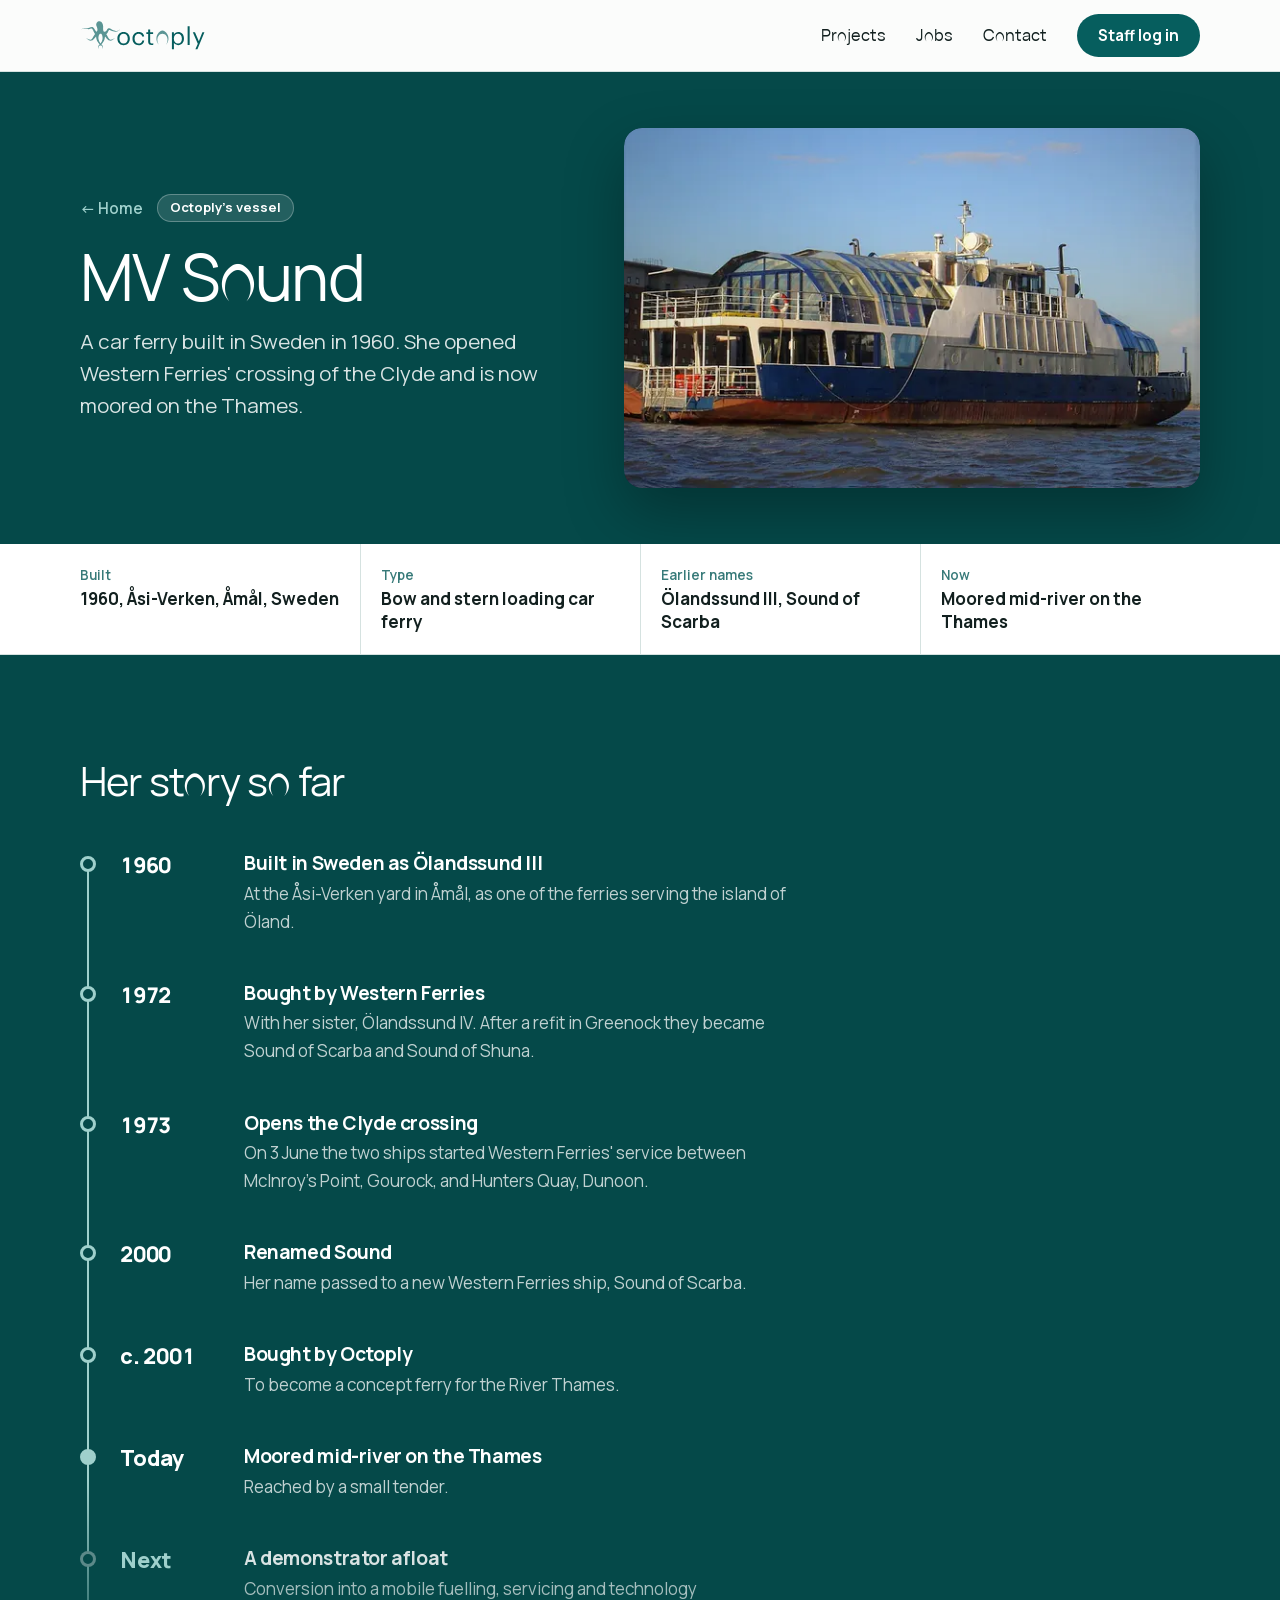
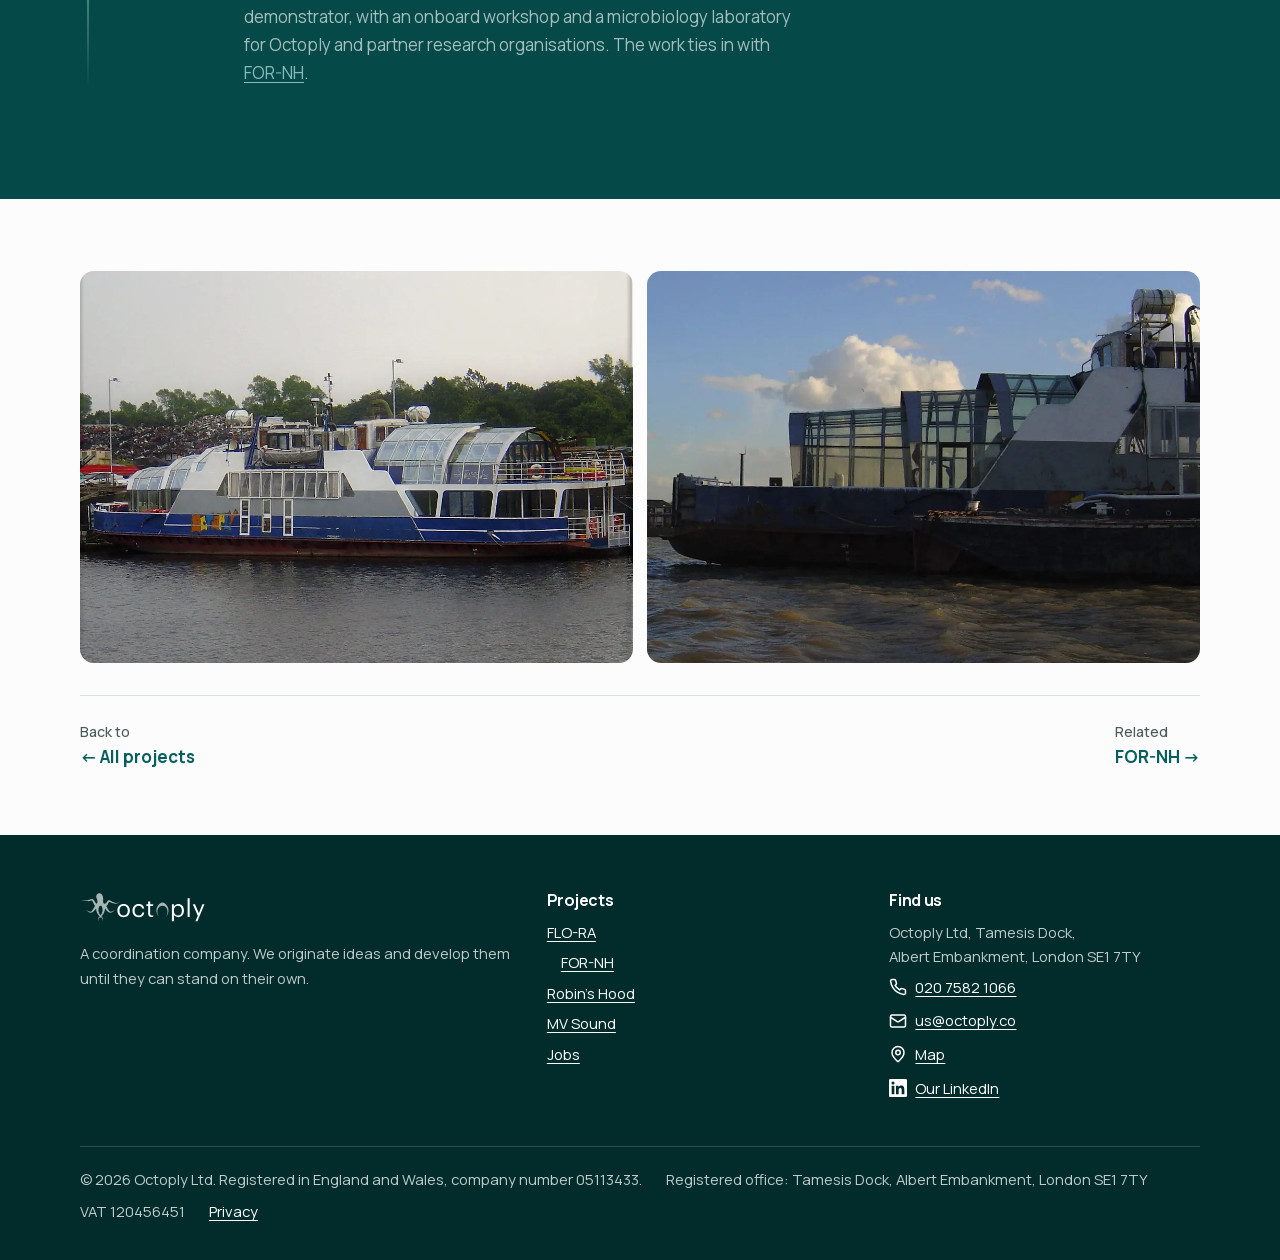
==== site/mv-sound/index.html @ 5ae3338e "MV Sound page: tell her history as a timeline 1960 built as Ölandssund III, 1972 Western Ferries, 19" ====
<!doctype html>
<html lang="en-GB" class="no-js">
<head>
<meta charset="utf-8">
<script>document.documentElement.className = "js";</script>
<meta name="viewport" content="width=device-width, initial-scale=1">
<title>MV Sound: Octoply's vessel | Octoply</title>
<meta name="description" content="MV Sound is Octoply's vessel: a car ferry built in 1960 in Sweden, which crossed the Clyde for Western Ferries and is now moored on the Thames.">
<meta property="og:title" content="MV Sound: Octoply's vessel | Octoply">
<meta property="og:description" content="MV Sound is Octoply's vessel: a car ferry built in 1960 in Sweden, which crossed the Clyde for Western Ferries and is now moored on the Thames.">
<meta property="og:type" content="website">
<meta property="og:url" content="https://octoply.co/mv-sound/">
<meta property="og:image" content="https://octoply.co/assets/img/share.jpg">
<meta property="og:image:width" content="1200">
<meta property="og:image:height" content="630">
<meta property="og:image:alt" content="Octoply, a coordination company">
<meta property="og:site_name" content="Octoply">
<meta name="twitter:card" content="summary_large_image">
<meta name="theme-color" content="#065e5e">
<link rel="icon" href="../favicon.ico">
<link rel="apple-touch-icon" href="../assets/img/apple-touch-icon.png">
<link rel="canonical" href="https://octoply.co/mv-sound/">
<link rel="preload" href="../assets/fonts/manrope-latin.woff2" as="font" type="font/woff2" crossorigin>
<link rel="preload" href="../assets/fonts/manrope-oct-latin.woff2" as="font" type="font/woff2" crossorigin>
<link rel="stylesheet" href="../assets/css/site.css?v=c8d9f87b">
</head>
<body>
<a class="skip" href="#main">Skip to content</a>
<header class="site-header" data-header>
  <div class="wrap">
    <a class="brand" href="../" aria-label="Octoply home"><svg width="136" height="34" role="img" aria-label="Octoply" viewBox="0 0 100 25" version="1.1" xmlns="http://www.w3.org/2000/svg" xmlns:xlink="http://www.w3.org/1999/xlink"><title>Octoply</title><g fill="currentColor"><g><g transform="translate(56.092980, 8.493551)" fill-opacity="0.65" fill-rule="nonzero"><path d="M2.96973237,0.539426293 C3.85346206,-0.133993215 5.1887607,-0.133993215 6.07255947,0.539426293 C7.77081235,1.83239175 8.61330823,3.30355437 8.88177696,4.7740263 C9.30378465,7.0857546 8.32211602,9.31874462 7.15009498,10.4901492 C8.05129897,9.2469132 8.69301312,7.07055949 7.96903855,5.01714801 C7.81591399,4.58270609 7.59662194,4.15931516 7.30087122,3.75664482 C6.65107607,2.87187519 5.6188494,2.34902538 4.52114592,2.34902538 C3.42337337,2.34902538 2.3911467,2.87187519 1.74135155,3.75664482 C1.44560082,4.15931516 1.22630877,4.58270609 1.07318421,5.01714801 C0.349209639,7.07055949 0.990923791,9.2469132 1.89212778,10.4901492 C0.720175812,9.31874462 -0.261561887,7.0857546 0.160445805,4.7740263 C0.428914529,3.30355437 1.27141041,1.83239175 2.96973237,0.539426293 Z"></path></g><g transform="translate(27.465321, 5.276845)" fill-rule="nonzero"><path d="M57.3834911,17.0323867 L58.8788259,17.0323867 L64.0235102,4.48174989 L62.5104095,4.48174989 L59.929145,11.1577885 L57.0808394,4.48174989 L55.4965173,4.48174989 L59.1458668,12.8309436 L57.3834911,17.0323867 Z M40.1159199,17.0323867 L41.5934098,17.0323867 L41.5934098,12.2616445 C42.1274918,13.1870516 43.2133427,13.9529602 44.7442882,13.9529602 C47.3077868,13.9529602 48.9810963,11.9947609 48.9810963,9.14589659 L48.9810963,9.00376921 C48.9810963,6.10200197 47.1831888,4.32225139 44.7442882,4.32225139 C43.3913963,4.32225139 42.1274918,5.14106299 41.5934098,6.04830941 L41.5934098,4.48174989 L40.1159199,4.48174989 L40.1159199,17.0323867 Z M4.58375612,13.9529602 C7.23624216,13.9529602 9.17659258,12.012132 9.17659258,9.19958915 L9.17659258,9.05746177 C9.17659258,6.26229006 7.23624216,4.32225139 4.60152201,4.32225139 C1.96688081,4.32225139 0.0265303875,6.27966119 0.0265303875,9.0748329 L0.0265303875,9.21774987 C0.0265303875,11.9410683 1.93134904,13.9529602 4.58375612,13.9529602 Z M15.6920136,13.9529602 C17.9350157,13.9529602 19.5549486,12.4574644 19.7507681,10.4455725 L18.3800314,10.4455725 C18.2198226,11.9584394 17.0271395,12.7243481 15.7097795,12.7243481 C13.911872,12.7243481 12.6657333,11.5138966 12.6657333,9.23512099 L12.6657333,9.09299362 C12.6657333,6.90344245 13.9652486,5.550074 15.6564029,5.550074 C16.9381522,5.550074 18.0062372,6.10200197 18.2376674,7.57933707 L19.6973915,7.57933707 C19.4125846,5.21212668 17.5967533,4.32225139 15.6564029,4.32225139 C13.1641256,4.32225139 11.1347879,6.24412934 11.1347879,9.09299362 L11.1347879,9.23512099 C11.1347879,12.1187275 13.0929831,13.9529602 15.6920136,13.9529602 Z M25.1624934,13.9174284 C25.7677178,13.9174284 26.1237462,13.828204 26.4263979,13.7208189 L26.4263979,12.4748355 C26.1059803,12.5995918 25.749952,12.6706555 25.2870914,12.6706555 C24.5394241,12.6706555 24.1300191,12.2261126 24.1300191,11.3180766 L24.1300191,5.72852281 L26.3017998,5.72852281 L26.3017998,4.48174989 L24.1300191,4.48174989 L24.1300191,2.36405201 L22.6524503,2.36405201 L22.6524503,4.48174989 L21.3173243,4.48174989 L21.3173243,5.72852281 L22.6524503,5.72852281 L22.6524503,11.460204 C22.6524503,12.920168 23.4713391,13.9174284 25.1624934,13.9174284 Z M51.6691931,13.7926722 L53.1645278,13.7926722 L53.1645278,0.0315838611 L51.6691931,0.0315838611 L51.6691931,13.7926722 Z M4.60152201,12.7243481 C2.71454819,12.7243481 1.55747587,11.3354478 1.55747587,9.21774987 L1.55747587,9.0748329 C1.55747587,6.93897429 2.73239304,5.550074 4.60152201,5.550074 C6.45296405,5.550074 7.64564709,6.93897429 7.64564709,9.09299362 L7.64564709,9.21774987 C7.64564709,11.3180766 6.47072993,12.7243481 4.60152201,12.7243481 Z M44.6019242,12.7243481 C42.7861718,12.7243481 41.5400332,11.603121 41.5400332,9.21774987 L41.5400332,9.0748329 C41.5400332,6.68946179 42.8573143,5.550074 44.5840794,5.550074 C46.1506356,5.550074 47.4501508,6.72499363 47.4501508,9.0748329 L47.4501508,9.21774987 C47.4501508,11.4783647 46.4532873,12.7243481 44.6019242,12.7243481 Z"></path></g></g><g><g transform="translate(1.053590, 1.579744)" fill-opacity="0.65"><path d="M10.0138584,9.41234794 C9.34313949,8.7538219 8.92952482,7.69865164 8.79886529,7.32915098 C8.58812412,6.73463425 7.98765229,5.43101344 7.37931278,5.49600622 C6.72236231,5.5662254 5.63887171,6.23694637 3.65678077,5.61301008 C1.6752518,4.98910189 0.0207931287,5.9886363 0.0207931287,5.9886363 C1.19644786,4.70358887 3.07569712,5.01602065 3.07569712,5.01602065 C3.07569712,5.01602065 4.65962774,5.38695435 5.77009321,4.9296727 C6.88083967,4.47261583 8.16186499,3.66544656 9.23383507,5.30667577 C10.3058051,6.94812977 10.8925086,8.47960464 11.5871115,7.31673126 C12.2814334,6.15385789 11.0698121,3.79346519 10.9669704,3.2907757 C10.8644097,2.7880862 10.6977837,0.620985902 12.7756916,0.09045039 C14.8535996,-0.440085122 15.9118012,2.12132718 15.9533875,3.60461242 C15.9952547,5.08786956 15.6858867,7.54795719 16.7960712,7.78898964 C17.9065366,8.02982539 18.3187464,7.24769224 18.8801608,6.19246579 C19.4412943,5.13605919 20.6967497,4.79089218 21.7816453,5.73307672 C22.8665408,6.67503647 24.2239949,6.82317392 24.7370794,6.9809212 C25.2498829,7.13816269 27.7265131,7.68510797 28.4250499,5.66075013 C28.2390357,6.34976349 27.323857,8.63021479 22.5220492,7.2925662 C21.5273509,7.01545476 20.7554763,6.20971852 20.1713017,6.74424408 C19.6303994,7.23929067 19.3912784,8.99134198 18.2864327,9.69468579 C18.6413209,10.1670847 18.9270859,10.6270919 19.1743555,11.0693687 C19.5376733,11.7196618 19.8040501,12.3017026 20.1443269,12.7598834 C20.3578779,13.0473353 20.5773297,13.2927793 20.8968133,13.4401861 C21.4186085,13.6812186 21.8946025,13.6713559 22.3326632,13.5291473 C23.290552,13.2180643 24.0472533,12.4264618 24.5600568,12.3090926 C24.0621457,12.5332095 23.4498724,13.4876733 22.5386275,13.9997197 C21.9980062,14.3037499 21.3697165,14.429324 20.6163871,14.2492661 C20.1139801,14.1292276 19.7163818,13.856612 19.3258082,13.5042517 C18.70932,12.9482866 18.1720705,12.1124003 17.3097177,11.2575471 C17.302412,12.0025616 17.1731574,12.8219258 16.8747479,13.654356 C16.4597283,14.8123964 15.7687782,15.9982266 14.6715192,16.9936585 C15.3624693,17.5196701 15.7052749,18.1182612 15.8142983,18.7166275 C15.9859821,19.6570699 15.5866979,20.565339 15.1098608,21.0419527 C15.4765505,20.5361724 15.7375885,19.6507476 15.4431129,18.8153108 C15.2332147,18.2202883 14.6712382,17.8224359 14.0404197,17.8224359 C13.4096011,17.8224359 12.8476246,18.2202883 12.6377264,18.8151423 C12.3432508,19.6507476 12.6042888,20.5361724 12.9706975,21.0419527 C12.4941414,20.565339 12.0945762,19.6570699 12.26626,18.7166275 C12.3755644,18.1182612 12.7183701,17.5196701 13.4093201,16.9936585 C12.3117801,15.9982266 11.621111,14.8123964 11.2060914,13.654356 C10.9076819,12.8219258 10.7784273,12.0025616 10.7711216,11.2575471 C9.90876878,12.1124003 9.3715193,12.9482866 8.75503113,13.5042517 C8.3644575,13.856612 7.96685916,14.1292276 7.46445221,14.2492661 C6.71112278,14.429324 6.08283311,14.3037499 5.54193077,13.9997197 C4.63096694,13.4876733 4.01841261,12.5332095 3.52078247,12.3090926 C4.03358598,12.4264618 4.79028727,13.2180643 5.74817613,13.5291473 C6.18623677,13.6713559 6.66223083,13.6812186 7.18402596,13.4401861 C7.50322859,13.2927793 7.72296138,13.0473353 7.93623144,12.7598834 C8.27678917,12.3017026 8.54288502,11.7196618 8.90648378,11.0693968 C9.20292636,10.5393952 9.55416164,9.98393596 10.0138584,9.41234794 Z M14.0480063,9.25657028 C13.41213,9.26069813 13.101919,9.78249488 13.0226803,9.93816284 C12.6582386,10.6535611 12.3275154,11.8615332 12.5938923,13.2777463 C12.791146,14.327915 13.2314545,15.4351525 14.0404197,16.4374687 C14.8493848,15.4351525 15.2896933,14.327915 15.486947,13.2777463 C15.7533239,11.8615332 15.3534776,10.5833981 15.0640598,9.92504065 C14.9822922,9.73961594 14.6838827,9.25252134 14.0480063,9.25657028 Z"></path></g></g></g></svg></a>
    <button class="nav-toggle" aria-expanded="false" aria-controls="site-nav" aria-label="Open menu">
      <span class="bar"></span><span class="bar"></span><span class="bar"></span>
    </button>
    <nav class="nav" id="site-nav" aria-label="Main">
      <a href="../#projects" data-spy="projects">Projects</a>
      <a href="../#jobs" data-spy="jobs">Jobs</a>
      <a href="../#contact" data-spy="contact">Contact</a>
      <a class="btn" href="https://app.r-hood.co/login" data-rh-link="nav">Staff log in</a>
      <div class="nav-extra">
        <a href="tel:+442075821066">020 7582 1066</a>
        <span>Tamesis Dock, Albert Embankment, London SE1 7TY</span>
      </div>
    </nav>
  </div>
</header>
<div class="nav-scrim" data-scrim></div>
<main id="main">
<section class="project-hero">
  <div class="wrap">
    <div>
      <div class="crumbs"><a href="../">← Home</a><span class="pill on-dark-pill">Octoply's vessel</span></div>
      <h1>MV Sound</h1>
      <p class="lede">A car ferry built in Sweden in 1960. She opened Western Ferries' crossing of the Clyde and is now moored on the Thames.</p>
    </div>
    <div class="project-hero-visual photo-plain">
      <img src="../assets/img/mv-sound/sound3.webp" srcset="../assets/img/mv-sound/sound3-600.webp 600w, ../assets/img/mv-sound/sound3.webp 1060w" sizes="(max-width: 860px) 100vw, 560px" width="1060" height="750" alt="MV Sound afloat on the Thames in evening sun: a blue and white hull with glazed upper decks" fetchpriority="high">
    </div>
  </div>
</section>
<!-- Sources: Shipspotting (IMO 7338547), Undiscovered Scotland's Western
     Ferries page, fjordfaehren.de, and Octoply's own Naval architect job
     description. Octoply should check the details before launch. -->
<dl class="facts">
  <div><dt>Built</dt><dd>1960, Åsi-Verken, Åmål, Sweden</dd></div>
  <div><dt>Type</dt><dd>Bow and stern loading car ferry</dd></div>
  <div><dt>Earlier names</dt><dd>Ölandssund III, Sound of Scarba</dd></div>
  <div><dt>Now</dt><dd>Moored mid-river on the Thames</dd></div>
</dl>

<section class="section section-dark" aria-labelledby="timeline-h">
  <div class="wrap">
    <div class="section-head">
      <h2 id="timeline-h">Her story so far</h2>
    </div>
    <ol class="timeline" data-timeline>
      <li class="tl-step">
        <span class="tl-year">1960</span>
        <div class="tl-body">
          <h3>Built in Sweden as Ölandssund III</h3>
          <p>At the Åsi-Verken yard in Åmål, as one of the ferries serving the island of Öland.</p>
        </div>
      </li>
      <li class="tl-step">
        <span class="tl-year">1972</span>
        <div class="tl-body">
          <h3>Bought by Western Ferries</h3>
          <p>With her sister, Ölandssund IV. After a refit in Greenock they became Sound of Scarba and Sound of Shuna.</p>
        </div>
      </li>
      <li class="tl-step">
        <span class="tl-year">1973</span>
        <div class="tl-body">
          <h3>Opens the Clyde crossing</h3>
          <p>On 3 June the two ships started Western Ferries' service between McInroy's Point, Gourock, and Hunters Quay, Dunoon.</p>
        </div>
      </li>
      <li class="tl-step">
        <span class="tl-year">2000</span>
        <div class="tl-body">
          <h3>Renamed Sound</h3>
          <p>Her name passed to a new Western Ferries ship, Sound of Scarba.</p>
        </div>
      </li>
      <li class="tl-step">
        <span class="tl-year">c. 2001</span>
        <div class="tl-body">
          <h3>Bought by Octoply</h3>
          <p>To become a concept ferry for the River Thames.</p>
        </div>
      </li>
      <li class="tl-step tl-now">
        <span class="tl-year">Today</span>
        <div class="tl-body">
          <h3>Moored mid-river on the Thames</h3>
          <p>Reached by a small tender.</p>
        </div>
      </li>
      <li class="tl-step tl-next">
        <span class="tl-year">Next</span>
        <div class="tl-body">
          <h3>A demonstrator afloat</h3>
          <p>Conversion into a mobile fuelling, servicing and technology demonstrator, with an onboard workshop and a microbiology laboratory for Octoply and partner research organisations. The work ties in with <a href="../projects/for-nh/">FOR-NH</a>.</p>
        </div>
      </li>
    </ol>
  </div>
</section>

<section class="section-tight">
  <div class="wrap">
    <div class="photo-pair">
      <img src="../assets/img/mv-sound/sound2-600.webp" srcset="../assets/img/mv-sound/sound2-600.webp 600w, ../assets/img/mv-sound/sound2.webp 1060w" sizes="(max-width: 700px) 100vw, 50vw" width="1060" height="750" alt="MV Sound alongside a quay, seen side on" loading="lazy">
      <img src="../assets/img/mv-sound/sound1-600.webp" srcset="../assets/img/mv-sound/sound1-600.webp 600w, ../assets/img/mv-sound/sound1.webp 1060w" sizes="(max-width: 700px) 100vw, 50vw" width="1060" height="750" alt="The glazed upper deck of MV Sound against a cloudy sky on the river" loading="lazy">
    </div>
    <nav class="pager" aria-label="More">
      <a href="../#projects"><small>Back to</small>← All projects</a>
      <a href="../projects/for-nh/"><small>Related</small>FOR-NH →</a>
    </nav>
  </div>
</section>
</main>
<footer class="site-footer">
  <div class="wrap">
    <div class="footer-grid">
      <div>
        <a class="brand" href="../" aria-label="Octoply home"><svg width="136" height="34" role="img" aria-label="Octoply" viewBox="0 0 100 25" version="1.1" xmlns="http://www.w3.org/2000/svg" xmlns:xlink="http://www.w3.org/1999/xlink"><title>Octoply</title><g fill="currentColor"><g><g transform="translate(56.092980, 8.493551)" fill-opacity="0.65" fill-rule="nonzero"><path d="M2.96973237,0.539426293 C3.85346206,-0.133993215 5.1887607,-0.133993215 6.07255947,0.539426293 C7.77081235,1.83239175 8.61330823,3.30355437 8.88177696,4.7740263 C9.30378465,7.0857546 8.32211602,9.31874462 7.15009498,10.4901492 C8.05129897,9.2469132 8.69301312,7.07055949 7.96903855,5.01714801 C7.81591399,4.58270609 7.59662194,4.15931516 7.30087122,3.75664482 C6.65107607,2.87187519 5.6188494,2.34902538 4.52114592,2.34902538 C3.42337337,2.34902538 2.3911467,2.87187519 1.74135155,3.75664482 C1.44560082,4.15931516 1.22630877,4.58270609 1.07318421,5.01714801 C0.349209639,7.07055949 0.990923791,9.2469132 1.89212778,10.4901492 C0.720175812,9.31874462 -0.261561887,7.0857546 0.160445805,4.7740263 C0.428914529,3.30355437 1.27141041,1.83239175 2.96973237,0.539426293 Z"></path></g><g transform="translate(27.465321, 5.276845)" fill-rule="nonzero"><path d="M57.3834911,17.0323867 L58.8788259,17.0323867 L64.0235102,4.48174989 L62.5104095,4.48174989 L59.929145,11.1577885 L57.0808394,4.48174989 L55.4965173,4.48174989 L59.1458668,12.8309436 L57.3834911,17.0323867 Z M40.1159199,17.0323867 L41.5934098,17.0323867 L41.5934098,12.2616445 C42.1274918,13.1870516 43.2133427,13.9529602 44.7442882,13.9529602 C47.3077868,13.9529602 48.9810963,11.9947609 48.9810963,9.14589659 L48.9810963,9.00376921 C48.9810963,6.10200197 47.1831888,4.32225139 44.7442882,4.32225139 C43.3913963,4.32225139 42.1274918,5.14106299 41.5934098,6.04830941 L41.5934098,4.48174989 L40.1159199,4.48174989 L40.1159199,17.0323867 Z M4.58375612,13.9529602 C7.23624216,13.9529602 9.17659258,12.012132 9.17659258,9.19958915 L9.17659258,9.05746177 C9.17659258,6.26229006 7.23624216,4.32225139 4.60152201,4.32225139 C1.96688081,4.32225139 0.0265303875,6.27966119 0.0265303875,9.0748329 L0.0265303875,9.21774987 C0.0265303875,11.9410683 1.93134904,13.9529602 4.58375612,13.9529602 Z M15.6920136,13.9529602 C17.9350157,13.9529602 19.5549486,12.4574644 19.7507681,10.4455725 L18.3800314,10.4455725 C18.2198226,11.9584394 17.0271395,12.7243481 15.7097795,12.7243481 C13.911872,12.7243481 12.6657333,11.5138966 12.6657333,9.23512099 L12.6657333,9.09299362 C12.6657333,6.90344245 13.9652486,5.550074 15.6564029,5.550074 C16.9381522,5.550074 18.0062372,6.10200197 18.2376674,7.57933707 L19.6973915,7.57933707 C19.4125846,5.21212668 17.5967533,4.32225139 15.6564029,4.32225139 C13.1641256,4.32225139 11.1347879,6.24412934 11.1347879,9.09299362 L11.1347879,9.23512099 C11.1347879,12.1187275 13.0929831,13.9529602 15.6920136,13.9529602 Z M25.1624934,13.9174284 C25.7677178,13.9174284 26.1237462,13.828204 26.4263979,13.7208189 L26.4263979,12.4748355 C26.1059803,12.5995918 25.749952,12.6706555 25.2870914,12.6706555 C24.5394241,12.6706555 24.1300191,12.2261126 24.1300191,11.3180766 L24.1300191,5.72852281 L26.3017998,5.72852281 L26.3017998,4.48174989 L24.1300191,4.48174989 L24.1300191,2.36405201 L22.6524503,2.36405201 L22.6524503,4.48174989 L21.3173243,4.48174989 L21.3173243,5.72852281 L22.6524503,5.72852281 L22.6524503,11.460204 C22.6524503,12.920168 23.4713391,13.9174284 25.1624934,13.9174284 Z M51.6691931,13.7926722 L53.1645278,13.7926722 L53.1645278,0.0315838611 L51.6691931,0.0315838611 L51.6691931,13.7926722 Z M4.60152201,12.7243481 C2.71454819,12.7243481 1.55747587,11.3354478 1.55747587,9.21774987 L1.55747587,9.0748329 C1.55747587,6.93897429 2.73239304,5.550074 4.60152201,5.550074 C6.45296405,5.550074 7.64564709,6.93897429 7.64564709,9.09299362 L7.64564709,9.21774987 C7.64564709,11.3180766 6.47072993,12.7243481 4.60152201,12.7243481 Z M44.6019242,12.7243481 C42.7861718,12.7243481 41.5400332,11.603121 41.5400332,9.21774987 L41.5400332,9.0748329 C41.5400332,6.68946179 42.8573143,5.550074 44.5840794,5.550074 C46.1506356,5.550074 47.4501508,6.72499363 47.4501508,9.0748329 L47.4501508,9.21774987 C47.4501508,11.4783647 46.4532873,12.7243481 44.6019242,12.7243481 Z"></path></g></g><g><g transform="translate(1.053590, 1.579744)" fill-opacity="0.65"><path d="M10.0138584,9.41234794 C9.34313949,8.7538219 8.92952482,7.69865164 8.79886529,7.32915098 C8.58812412,6.73463425 7.98765229,5.43101344 7.37931278,5.49600622 C6.72236231,5.5662254 5.63887171,6.23694637 3.65678077,5.61301008 C1.6752518,4.98910189 0.0207931287,5.9886363 0.0207931287,5.9886363 C1.19644786,4.70358887 3.07569712,5.01602065 3.07569712,5.01602065 C3.07569712,5.01602065 4.65962774,5.38695435 5.77009321,4.9296727 C6.88083967,4.47261583 8.16186499,3.66544656 9.23383507,5.30667577 C10.3058051,6.94812977 10.8925086,8.47960464 11.5871115,7.31673126 C12.2814334,6.15385789 11.0698121,3.79346519 10.9669704,3.2907757 C10.8644097,2.7880862 10.6977837,0.620985902 12.7756916,0.09045039 C14.8535996,-0.440085122 15.9118012,2.12132718 15.9533875,3.60461242 C15.9952547,5.08786956 15.6858867,7.54795719 16.7960712,7.78898964 C17.9065366,8.02982539 18.3187464,7.24769224 18.8801608,6.19246579 C19.4412943,5.13605919 20.6967497,4.79089218 21.7816453,5.73307672 C22.8665408,6.67503647 24.2239949,6.82317392 24.7370794,6.9809212 C25.2498829,7.13816269 27.7265131,7.68510797 28.4250499,5.66075013 C28.2390357,6.34976349 27.323857,8.63021479 22.5220492,7.2925662 C21.5273509,7.01545476 20.7554763,6.20971852 20.1713017,6.74424408 C19.6303994,7.23929067 19.3912784,8.99134198 18.2864327,9.69468579 C18.6413209,10.1670847 18.9270859,10.6270919 19.1743555,11.0693687 C19.5376733,11.7196618 19.8040501,12.3017026 20.1443269,12.7598834 C20.3578779,13.0473353 20.5773297,13.2927793 20.8968133,13.4401861 C21.4186085,13.6812186 21.8946025,13.6713559 22.3326632,13.5291473 C23.290552,13.2180643 24.0472533,12.4264618 24.5600568,12.3090926 C24.0621457,12.5332095 23.4498724,13.4876733 22.5386275,13.9997197 C21.9980062,14.3037499 21.3697165,14.429324 20.6163871,14.2492661 C20.1139801,14.1292276 19.7163818,13.856612 19.3258082,13.5042517 C18.70932,12.9482866 18.1720705,12.1124003 17.3097177,11.2575471 C17.302412,12.0025616 17.1731574,12.8219258 16.8747479,13.654356 C16.4597283,14.8123964 15.7687782,15.9982266 14.6715192,16.9936585 C15.3624693,17.5196701 15.7052749,18.1182612 15.8142983,18.7166275 C15.9859821,19.6570699 15.5866979,20.565339 15.1098608,21.0419527 C15.4765505,20.5361724 15.7375885,19.6507476 15.4431129,18.8153108 C15.2332147,18.2202883 14.6712382,17.8224359 14.0404197,17.8224359 C13.4096011,17.8224359 12.8476246,18.2202883 12.6377264,18.8151423 C12.3432508,19.6507476 12.6042888,20.5361724 12.9706975,21.0419527 C12.4941414,20.565339 12.0945762,19.6570699 12.26626,18.7166275 C12.3755644,18.1182612 12.7183701,17.5196701 13.4093201,16.9936585 C12.3117801,15.9982266 11.621111,14.8123964 11.2060914,13.654356 C10.9076819,12.8219258 10.7784273,12.0025616 10.7711216,11.2575471 C9.90876878,12.1124003 9.3715193,12.9482866 8.75503113,13.5042517 C8.3644575,13.856612 7.96685916,14.1292276 7.46445221,14.2492661 C6.71112278,14.429324 6.08283311,14.3037499 5.54193077,13.9997197 C4.63096694,13.4876733 4.01841261,12.5332095 3.52078247,12.3090926 C4.03358598,12.4264618 4.79028727,13.2180643 5.74817613,13.5291473 C6.18623677,13.6713559 6.66223083,13.6812186 7.18402596,13.4401861 C7.50322859,13.2927793 7.72296138,13.0473353 7.93623144,12.7598834 C8.27678917,12.3017026 8.54288502,11.7196618 8.90648378,11.0693968 C9.20292636,10.5393952 9.55416164,9.98393596 10.0138584,9.41234794 Z M14.0480063,9.25657028 C13.41213,9.26069813 13.101919,9.78249488 13.0226803,9.93816284 C12.6582386,10.6535611 12.3275154,11.8615332 12.5938923,13.2777463 C12.791146,14.327915 13.2314545,15.4351525 14.0404197,16.4374687 C14.8493848,15.4351525 15.2896933,14.327915 15.486947,13.2777463 C15.7533239,11.8615332 15.3534776,10.5833981 15.0640598,9.92504065 C14.9822922,9.73961594 14.6838827,9.25252134 14.0480063,9.25657028 Z"></path></g></g></g></svg></a>
        <p>A coordination company. We originate ideas and develop them until they can stand on their own.</p>
      </div>
      <div>
        <h3>Projects</h3>
        <ul>
          <li><a href="../projects/flo-ra/">FLO-RA</a></li>
          <li class="footer-sub"><a href="../projects/for-nh/">FOR-NH</a></li>
          <li><a href="../projects/robins-hood/">Robin's Hood</a></li>
          <li><a href="../mv-sound/">MV Sound</a></li>
          <li><a href="../#jobs">Jobs</a></li>
        </ul>
      </div>
      <div>
        <h3>Find us</h3>
        <ul>
          <li>Octoply Ltd, Tamesis Dock,<br>Albert Embankment, London SE1 7TY</li>
          <li><a class="icon-link" href="tel:+442075821066"><svg class="icon" viewBox="0 0 24 24" width="18" height="18" fill="none" stroke="currentColor" stroke-width="2" stroke-linecap="round" stroke-linejoin="round" aria-hidden="true" focusable="false"><path d="M22 16.92v3a2 2 0 0 1-2.18 2 19.79 19.79 0 0 1-8.63-3.07 19.5 19.5 0 0 1-6-6 19.79 19.79 0 0 1-3.07-8.67A2 2 0 0 1 4.11 2h3a2 2 0 0 1 2 1.72c.13.96.36 1.9.7 2.81a2 2 0 0 1-.45 2.11L8.09 9.91a16 16 0 0 0 6 6l1.27-1.27a2 2 0 0 1 2.11-.45c.91.34 1.85.57 2.81.7A2 2 0 0 1 22 16.92z"/></svg>020 7582 1066</a></li>
          <li><a class="icon-link" href="mailto:us@octoply.co"><svg class="icon" viewBox="0 0 24 24" width="18" height="18" fill="none" stroke="currentColor" stroke-width="2" stroke-linecap="round" stroke-linejoin="round" aria-hidden="true" focusable="false"><rect width="20" height="16" x="2" y="4" rx="2"/><path d="m22 7-8.97 5.7a1.94 1.94 0 0 1-2.06 0L2 7"/></svg>us@octoply.co</a></li>
          <li><a class="icon-link" href="https://goo.gl/maps/aaR7rXmjyCifKAwS7"><svg class="icon" viewBox="0 0 24 24" width="18" height="18" fill="none" stroke="currentColor" stroke-width="2" stroke-linecap="round" stroke-linejoin="round" aria-hidden="true" focusable="false"><path d="M20 10c0 5-5.54 10.19-7.4 11.8a1 1 0 0 1-1.2 0C9.54 20.19 4 15 4 10a8 8 0 0 1 16 0"/><circle cx="12" cy="10" r="3"/></svg>Map</a></li>
          <li><a class="icon-link" href="https://www.linkedin.com/company/octoply/"><svg class="icon" viewBox="0 0 24 24" width="18" height="18" aria-hidden="true" focusable="false"><path d="M20.45 20.45h-3.56v-5.57c0-1.33-.02-3.04-1.85-3.04-1.85 0-2.14 1.45-2.14 2.94v5.67H9.35V9h3.41v1.56h.05c.48-.9 1.64-1.85 3.37-1.85 3.6 0 4.27 2.37 4.27 5.46v6.28zM5.34 7.43a2.06 2.06 0 1 1 0-4.13 2.06 2.06 0 0 1 0 4.13zM7.12 20.45H3.56V9h3.56v11.45zM22.22 0H1.77C.79 0 0 .77 0 1.73v20.54C0 23.23.79 24 1.77 24h20.45c.98 0 1.78-.77 1.78-1.73V1.73C24 .77 23.2 0 22.22 0z"/></svg>Our LinkedIn</a></li>
        </ul>
      </div>
    </div>
    <div class="legal">
      <span>&copy; 2026 Octoply Ltd. Registered in England and Wales, company number 05113433.</span>
      <span>Registered office: Tamesis Dock, Albert Embankment, London SE1 7TY</span>
      <span>VAT 120456451</span>
      <a href="../privacy/">Privacy</a>
    </div>
  </div>
</footer>
<script src="../assets/js/site.js?v=fa64f59d" defer></script>

</body>
</html>
---- site/assets/css/site.css ----
/* Octoply — static site styles.
   One stylesheet, no framework, no inline styles. The only !important is the
   reduced-motion rule at the end, which must beat every animation.

   Contents
     1. Tokens and base
     2. Header and menu
     3. Buttons, pills, links
     4. Homepage hero (three photos that cross-fade on scroll)
     5. Sections and shared layout
     6. How we work
     7. Project cards
     8. Timeline (how Octoply has grown)
     9. Project pages
    10. Robin's Hood slider and gallery
    11. Job application form
    12. Contact and footer
    13. Motion and responsive rules */

/* 1. Tokens and base ------------------------------------------------------ */
@font-face {
  font-family: "Manrope";
  /* Manrope variable font, trimmed to Western European characters (Latin,
     Latin-1, smart quotes, dashes, arrows, £ €) and saved as WOFF2: 22 KB. */
  src: url("../fonts/manrope-latin.woff2") format("woff2");
  font-weight: 200 800;
  font-display: swap;
}
/* Headings: Manrope Regular with the logo's arched "o" (from the original
   octoply.com font), trimmed to the same characters as Manrope above: 20 KB.
   It only exists at regular weight, so headings using it are set at 400. */
@font-face {
  font-family: "Manrope Octo";
  src: url("../fonts/manrope-oct-latin.woff2") format("woff2");
  font-weight: 400;
  font-display: swap;
}
/* While Manrope loads, text is shown in Arial (or Roboto on Android) scaled to
   Manrope's width and line height, so nothing jumps when the font arrives. */
@font-face {
  font-family: "Manrope fallback";
  src: local("Arial"), local("ArialMT"), local("Liberation Sans"), local("Roboto");
  font-weight: 200 600;
  size-adjust: 102.97%; ascent-override: 103.53%; descent-override: 29.14%; line-gap-override: 0%;
}
@font-face {
  font-family: "Manrope fallback";
  src: local("Arial Bold"), local("Arial-BoldMT"), local("Liberation Sans Bold"), local("Roboto Bold");
  font-weight: 700 800;
  size-adjust: 100.57%; ascent-override: 106%; descent-override: 29.83%; line-gap-override: 0%;
}

:root {
  --teal-950: #022c2c;
  --teal-900: #033a3a;
  --teal-800: #054949;
  --teal-700: #065e5e;
  --teal-500: #377a79;   /* darkest teal that still reads as mid-teal; 4.5:1+ on white, paper and teal-50 */
  --teal-300: #9fd0cc;
  --teal-100: #dcebea;
  --teal-50:  #f1f7f6;
  --ink:      #12201f;
  --ink-soft: #4a5b5a;
  --line:     #d5e2e0;
  --paper:    #fbfcfb;
  --white:    #ffffff;
  --amber:    #f2a114;
  --amber-50: #fff7e6;
  --red:      #b3261e;

  --font: "Manrope", "Manrope fallback", system-ui, -apple-system, "Segoe UI", sans-serif;
  --font-display: "Manrope Octo", "Manrope fallback", system-ui, -apple-system, "Segoe UI", sans-serif;
  --wrap: 1200px;
  --gutter: clamp(20px, 4vw, 40px);
  --radius: 16px;
  --header-h: 72px;
  --shadow: 0 1px 2px rgba(3, 58, 58, .06), 0 12px 32px rgba(3, 58, 58, .10);
  --ease: cubic-bezier(.2, .7, .2, 1);
}

*, *::before, *::after { box-sizing: border-box; }
html { scroll-behavior: smooth; scroll-padding-top: calc(var(--header-h) + 16px); }
body {
  margin: 0; font-family: var(--font); font-size: 17px; line-height: 1.65;
  color: var(--ink); background: var(--paper); -webkit-font-smoothing: antialiased;
}
body.menu-open { overflow: hidden; }
img, svg { max-width: 100%; height: auto; display: block; }
a { color: var(--teal-700); text-underline-offset: 3px; }
a:hover { color: var(--teal-900); }
:focus-visible { outline: 3px solid var(--teal-500); outline-offset: 3px; border-radius: 4px; }
[hidden] { display: none; }

h1, h2, h3, h4 { line-height: 1.15; font-weight: 700; letter-spacing: -0.02em; margin: 0 0 .5em; }
/* Headings and the menu use the arched-o font; the hero headline stays in Manrope. */
h1, h2 { font-family: var(--font-display); font-weight: 400; font-synthesis: none; }
h1 { font-size: clamp(2.3rem, 5vw, 4rem); letter-spacing: -0.025em; }
.hero h1 { font-family: var(--font); font-weight: 650; letter-spacing: -0.03em; }
h2 { font-size: clamp(1.7rem, 3.2vw, 2.5rem); }
h3 { font-size: 1.25rem; }
h4 { font-size: 1rem; margin-top: 1.2em; }
p  { margin: 0 0 1em; }

.wrap { max-width: var(--wrap); margin: 0 auto; padding: 0 var(--gutter); }
.lede { font-size: clamp(1.1rem, 1.6vw, 1.3rem); line-height: 1.55; color: var(--ink-soft); }
.kicker { display: block; font-weight: 700; color: var(--teal-500); margin-bottom: .5rem; }
.kicker-light, .section-dark .kicker { color: var(--teal-300); }
.note { font-size: .9rem; color: var(--ink-soft); }
.skip { position: absolute; left: -9999px; }
.skip:focus { left: 16px; top: 16px; z-index: 100; background: var(--white); padding: 8px 12px; }
.hp { position: absolute; left: -9999px; }

/* 2. Header and menu ------------------------------------------------------ */
.site-header {
  position: sticky; top: 0; z-index: 60; height: var(--header-h);
  background: rgba(251, 252, 251, .92); -webkit-backdrop-filter: saturate(1.4) blur(10px); backdrop-filter: saturate(1.4) blur(10px);
  border-bottom: 1px solid var(--line);
  transition: background .35s, border-color .35s;
}
.site-header .wrap { display: flex; align-items: center; gap: 24px; height: 100%; }
.brand { display: inline-flex; color: var(--teal-700); transition: color .35s; position: relative; z-index: 2; }
.brand svg { height: 34px; width: auto; }
.nav { display: flex; align-items: center; gap: 30px; margin-left: auto; }
.nav > a:not(.btn) {
  position: relative; color: var(--ink); text-decoration: none; font-family: var(--font-display); font-weight: 400; font-synthesis: none; font-size: 1.02rem; transition: color .35s;
}
/* Underline that grows under the link you hover, and under the section you're in. */
.nav > a:not(.btn)::after {
  content: ""; position: absolute; left: 0; right: 0; bottom: -6px; height: 2px; border-radius: 2px;
  background: currentColor; transform: scaleX(0); transform-origin: left; transition: transform .3s var(--ease);
}
.nav > a:not(.btn):hover::after, .nav > a.is-current::after, .nav > a[aria-current="page"]::after { transform: scaleX(1); }
.nav-extra { display: none; }

/* Over the homepage hero the header is transparent until you scroll past. */
.site-header.over-hero { background: transparent; border-color: transparent; -webkit-backdrop-filter: none; backdrop-filter: none; }
.site-header.over-hero .brand,
.site-header.over-hero .nav > a:not(.btn),
.site-header.over-hero .nav-toggle { color: var(--white); }
.site-header.over-hero .nav .btn { background: var(--white); color: var(--teal-800); }

/* Menu button: three bars that turn into a cross and back. */
.nav-toggle {
  display: none; position: relative; z-index: 2; width: 44px; height: 44px; margin-left: auto; margin-right: -8px;
  border: 0; background: none; color: var(--ink); cursor: pointer; border-radius: 10px;
}
.nav-toggle .bar {
  position: absolute; left: 11px; width: 22px; height: 2px; border-radius: 2px; background: currentColor;
  transition: transform .35s var(--ease), opacity .2s, top .35s var(--ease);
}
.nav-toggle .bar:nth-child(1) { top: 15px; }
.nav-toggle .bar:nth-child(2) { top: 21px; }
.nav-toggle .bar:nth-child(3) { top: 27px; }
.nav-toggle[aria-expanded="true"] .bar:nth-child(1) { top: 21px; transform: rotate(45deg); }
.nav-toggle[aria-expanded="true"] .bar:nth-child(2) { opacity: 0; transform: scaleX(.2); }
.nav-toggle[aria-expanded="true"] .bar:nth-child(3) { top: 21px; transform: rotate(-45deg); }
.nav-scrim { display: none; }

/* 3. Buttons, pills, links ------------------------------------------------ */
.btn {
  display: inline-flex; align-items: center; justify-content: center; gap: 8px;
  font: 700 .95rem/1 var(--font); padding: 13px 20px; border-radius: 999px;
  border: 1.5px solid transparent; background: var(--teal-700); color: var(--white);
  text-decoration: none; cursor: pointer; white-space: nowrap;
  transition: background .2s, color .2s, border-color .2s, transform .2s var(--ease), box-shadow .2s;
}
.btn:hover { background: var(--teal-900); color: var(--white); transform: translateY(-1px); box-shadow: 0 6px 16px rgba(3, 58, 58, .18); }
.btn:disabled { opacity: .6; cursor: progress; transform: none; }
.btn-light { background: var(--white); color: var(--teal-800); }
.btn-light:hover { background: var(--teal-50); color: var(--teal-900); }
.btn-ghost-light { background: transparent; color: var(--white); border-color: rgba(255, 255, 255, .6); }
.btn-ghost-light:hover { background: rgba(255, 255, 255, .12); border-color: var(--white); color: var(--white); }

.pill {
  display: inline-block; font-size: .82rem; font-weight: 700; line-height: 1.2; color: var(--teal-700);
  background: var(--teal-50); border: 1px solid var(--teal-100); border-radius: 999px; padding: 5px 12px;
}
.on-dark-pill { color: var(--white); background: rgba(255, 255, 255, .12); border-color: rgba(255, 255, 255, .28); }

.link-arrow { font-weight: 700; color: var(--teal-700); display: inline-flex; gap: 6px; align-items: center; }
.link-arrow span { transition: transform .25s var(--ease); }

/* 4. Homepage hero -------------------------------------------------------- */
.hero {
  position: relative; color: var(--white); overflow: hidden; background: var(--teal-800);
  min-height: min(88vh, 820px); margin-top: calc(-1 * var(--header-h));
  display: flex; align-items: flex-end;
}
/* The three photos sit in one layer that drifts as a whole; each photo only
   changes opacity. Both are compositor-only, so scrolling stays smooth. */
.hero-media { position: absolute; inset: -6% 0; will-change: transform; }
.hero-layer { position: absolute; inset: 0; width: 100%; height: 100%; object-fit: cover; }
.hero-layer.l1, .hero-layer.l2 { will-change: opacity; }
.hero::after {
  content: ""; position: absolute; inset: 0; pointer-events: none;
  background:
    linear-gradient(180deg, rgba(2, 44, 44, .82) 0, rgba(2, 44, 44, .45) calc(var(--header-h) + 24px), rgba(3, 58, 58, 0) calc(var(--header-h) + 140px)),
    /* Darkens towards the bottom, behind the headline and buttons. */
    linear-gradient(0deg, rgba(2, 36, 36, .92) 0%, rgba(2, 40, 40, .72) 22%, rgba(3, 50, 50, .38) 48%, rgba(3, 58, 58, 0) 75%),
    linear-gradient(90deg, rgba(3, 58, 58, .92) 0%, rgba(3, 58, 58, .55) 55%, rgba(3, 58, 58, .15) 100%);
}
.hero .wrap { position: relative; z-index: 1; width: 100%; padding-top: calc(var(--header-h) + 56px); padding-bottom: clamp(64px, 9vw, 112px); }
.hero h1 { max-width: 15ch; }
.hero .lede { color: rgba(255, 255, 255, .88); max-width: 50ch; }
.hero-actions { display: flex; flex-wrap: wrap; gap: 12px; margin-top: 28px; }
.scroll-cue {
  position: absolute; z-index: 1; left: 50%; bottom: 22px; width: 26px; height: 42px; margin-left: -13px;
  border: 2px solid rgba(255, 255, 255, .6); border-radius: 14px;
}
.scroll-cue::after {
  content: ""; position: absolute; left: 50%; top: 8px; width: 4px; height: 8px; margin-left: -2px;
  border-radius: 2px; background: var(--white); animation: cue 1.8s var(--ease) infinite;
}
@keyframes cue { 0% { opacity: 0; transform: translateY(0); } 30% { opacity: 1; } 100% { opacity: 0; transform: translateY(14px); } }

/* 5. Sections and shared layout ------------------------------------------ */
.section { padding: clamp(64px, 8vw, 104px) 0; }
.section-tight { padding: clamp(40px, 5vw, 64px) 0; }
.section-alt { background: var(--white); border-top: 1px solid var(--line); border-bottom: 1px solid var(--line); }
.section-dark { background: var(--teal-800); color: var(--white); }
.section-head { max-width: 720px; margin-bottom: clamp(28px, 4vw, 48px); }
.section-head h2 { margin: 0; }
.section-head .lede { margin: 14px 0 0; }

/* Heading on the left, content on the right. */
.row { display: grid; grid-template-columns: minmax(0, 4fr) minmax(0, 8fr); gap: clamp(20px, 5vw, 64px); padding: clamp(28px, 4vw, 44px) 0; border-top: 1px solid var(--line); }
.row:first-child { border-top: 0; padding-top: 0; }
.row h2 { font-size: clamp(1.3rem, 2.1vw, 1.65rem); margin: 0; }
.row .body > :last-child { margin-bottom: 0; }

/* 6. How we work ---------------------------------------------------------- */
.systems { display: grid; grid-template-columns: minmax(0, 5fr) minmax(0, 7fr); gap: clamp(32px, 6vw, 80px); align-items: center; }
.venn { width: 100%; max-width: 420px; justify-self: center; }
.venn .blend { mix-blend-mode: multiply; }
.venn .c { transform-box: fill-box; transform-origin: center; }
.venn.in .c1 { animation: drift1 9s ease-in-out infinite alternate; }
.venn.in .c2 { animation: drift2 11s ease-in-out infinite alternate; }
.venn.in .c3 { animation: drift3 10s ease-in-out infinite alternate; }
@keyframes drift1 { to { transform: translate(0, -9px); } }
@keyframes drift2 { to { transform: translate(-9px, 6px); } }
@keyframes drift3 { to { transform: translate(9px, 6px); } }
.venn .core { transform-box: fill-box; transform-origin: center; }
.venn.in .core { animation: pulse 2.6s ease-in-out infinite; }
@keyframes pulse { 50% { transform: scale(1.35); } }
.principles { display: grid; grid-template-columns: repeat(3, 1fr); gap: 20px; margin-top: 28px; }
.principle { border-top: 2px solid var(--teal-700); padding-top: 12px; }
.principle h3 { font-size: 1rem; margin-bottom: .2em; }
.principle p { color: var(--ink-soft); font-size: .92rem; margin: 0; }

/* 7. Project cards -------------------------------------------------------- */
.cards { display: grid; grid-template-columns: repeat(3, minmax(0, 1fr)); gap: 24px; }
.card {
  display: flex; flex-direction: column; overflow: hidden;
  background: var(--paper); border: 1px solid var(--line); border-radius: var(--radius);
  text-decoration: none; color: var(--ink);
  transition: border-color .25s, box-shadow .25s, transform .25s var(--ease);
}
.card:hover { border-color: var(--teal-500); box-shadow: var(--shadow); transform: translateY(-4px); color: var(--ink); }
.card:hover .link-arrow span { transform: translateX(4px); }
.card-visual { position: relative; aspect-ratio: 16 / 10; overflow: hidden; background: var(--teal-800); }
.card-visual > img { width: 100%; height: 100%; object-fit: cover; transition: transform .8s var(--ease); }
.card:hover .card-visual > img { transform: scale(1.06); }
/* Seaweed photographs, tinted teal, with a short label on top. */
.photo::after { content: ""; position: absolute; inset: 0; background: linear-gradient(160deg, rgba(6, 94, 94, .25), rgba(3, 58, 58, .7)); }
.card-mark {
  position: absolute; z-index: 1; left: 20px; bottom: 14px; color: var(--white);
  font-size: clamp(1.4rem, 2.4vw, 2rem); font-weight: 750; letter-spacing: -0.02em; line-height: 1;
}
.card-mark sub { font-size: .55em; }
.card-body { display: flex; flex-direction: column; align-items: flex-start; flex: 1; padding: 20px 22px 22px; }
.card-body .pill { margin-bottom: 12px; }
.card-body h3 { font-size: 1.35rem; margin-bottom: .1em; }
.card-body .sub { color: var(--teal-500); font-weight: 600; font-size: .92rem; margin-bottom: 10px; }
.card-body p { color: var(--ink-soft); font-size: .95rem; }
.card-body .link-arrow { margin-top: auto; }

/* 8. Timeline: how Octoply has grown ------------------------------------- */
.timeline { list-style: none; margin: 0; padding: 0; position: relative; }
/* The line is drawn down the page once, the first time the timeline comes into view. */
.timeline::before {
  content: ""; position: absolute; left: 7px; top: 10px; bottom: 10px; width: 2px;
  background: linear-gradient(var(--teal-300), var(--teal-300) 75%, transparent);
  transform-origin: top; transform: scaleY(1);
}
.js .timeline::before { transform: scaleY(0); transition: transform 1.4s var(--ease); }
.js .timeline.in::before { transform: scaleY(1); }
.tl-step { position: relative; display: grid; grid-template-columns: 96px minmax(0, 1fr); gap: 8px 28px; padding: 0 0 36px 40px; }
.tl-step:last-child { padding-bottom: 0; }
.tl-step::before {
  content: ""; position: absolute; left: 0; top: 4px; width: 16px; height: 16px; border-radius: 50%;
  background: var(--teal-800); border: 3px solid var(--teal-300);
}
.tl-now::before { background: var(--teal-300); }
.tl-next::before { border-color: rgba(255, 255, 255, .35); }
.tl-year { font-weight: 800; font-size: 1.35rem; letter-spacing: -0.01em; color: var(--white); line-height: 1.2; font-variant-numeric: tabular-nums; }
.tl-next .tl-year { color: var(--teal-300); }
.tl-body h3 { font-size: 1.2rem; margin: 0 0 .3em; }
.tl-body h3 a { color: inherit; text-decoration-color: rgba(255, 255, 255, .4); }
.tl-body h3 a:hover { color: var(--teal-300); }
.tl-body p { color: rgba(255, 255, 255, .75); margin: 0 0 10px; max-width: 56ch; }
.tl-body p a { color: var(--teal-300); }
.tl-next .tl-body { opacity: .85; }
.tl-branches { display: grid; grid-template-columns: repeat(2, minmax(0, 1fr)); gap: 14px; margin-top: 14px; }
.tl-branch {
  display: grid; gap: 8px; padding: 16px 18px; border-radius: 14px; color: var(--white); text-decoration: none;
  background: rgba(255, 255, 255, .06); border: 1px solid rgba(255, 255, 255, .16);
  transition: background .25s, border-color .25s;
}
.tl-branch:hover { background: rgba(255, 255, 255, .12); border-color: rgba(255, 255, 255, .3); color: var(--white); }
.tl-branch-head { display: flex; flex-wrap: wrap; align-items: center; justify-content: space-between; gap: 8px; }
.tl-branch-head strong { font-size: 1.15rem; }
.tl-sub { display: flex; align-items: baseline; gap: 10px; padding-left: 18px; position: relative; font-weight: 600; color: rgba(255, 255, 255, .9); }
.tl-sub::before { content: ""; position: absolute; left: 2px; top: -6px; width: 10px; height: 16px; border-left: 2px solid rgba(255, 255, 255, .3); border-bottom: 2px solid rgba(255, 255, 255, .3); border-bottom-left-radius: 6px; }
.tl-sub em { font-style: normal; font-weight: 500; font-size: .85rem; color: rgba(255, 255, 255, .7); }
/* Company logos in the timeline, on a light tile so they read on the dark background. */
/* A company logo sits on the right of its step, level with the heading. */
.tl-body.has-logo { display: grid; grid-template-columns: minmax(0, 1fr) auto; column-gap: 24px; align-items: start; max-width: 660px; }
.tl-body.has-logo > :not(.tl-logo) { grid-column: 1; }
.tl-logo { grid-column: 2; grid-row: 1 / span 2; display: flex; align-items: center; justify-content: center; width: 112px; height: 60px; padding: 8px 10px; background: #efeae0; border-radius: 10px; }
.tl-logo img { max-width: 100%; max-height: 100%; width: auto; height: auto; }

/* 9. Project pages -------------------------------------------------------- */
.project-hero { background: var(--teal-800); color: var(--white); overflow: hidden; }
.project-hero .wrap {
  display: grid; grid-template-columns: minmax(0, 5fr) minmax(0, 6fr); gap: clamp(28px, 5vw, 64px);
  align-items: center; padding-top: clamp(32px, 5vw, 56px); padding-bottom: clamp(32px, 5vw, 56px);
}
.crumbs { display: flex; flex-wrap: wrap; align-items: center; gap: 14px; margin-bottom: 18px; }
.crumbs a { color: var(--teal-300); text-decoration: none; font-weight: 600; font-size: .95rem; }
.crumbs a:hover { color: var(--white); }
.project-hero h1 { margin-bottom: .2em; }
.project-hero .lede { color: rgba(255, 255, 255, .85); max-width: 42ch; margin: 0; }
.project-hero-visual {
  position: relative; border-radius: 18px; aspect-ratio: 16 / 10; background: var(--teal-900);
  box-shadow: 0 24px 60px rgba(0, 0, 0, .3);
}
.project-hero-visual.photo, .project-hero-visual.photo-plain, .project-hero-visual .slider { overflow: hidden; border-radius: 18px; }
.project-hero-visual > img:not(.phone-float) { width: 100%; height: 100%; object-fit: cover; border-radius: 18px; }
.project-hero-visual .card-mark { font-size: clamp(2rem, 4vw, 3.2rem); left: 28px; bottom: 22px; }

.facts {
  margin: 0; display: grid; grid-template-columns: repeat(4, minmax(0, 1fr));
  background: var(--white); border-bottom: 1px solid var(--line);
  padding: 0 max(var(--gutter), calc((100% - var(--wrap)) / 2 + var(--gutter)));
}
.facts > div { padding: 20px 20px 20px 0; }
.facts > div + div { padding-left: 20px; border-left: 1px solid var(--line); }
.facts dt { font-size: .85rem; font-weight: 600; color: var(--teal-500); margin-bottom: 2px; }
.facts dd { margin: 0; font-weight: 700; line-height: 1.35; }

.pager { display: flex; justify-content: space-between; gap: 16px; border-top: 1px solid var(--line); padding-top: 24px; margin-top: 8px; }
.pager a { text-decoration: none; font-weight: 700; }
.pager small { display: block; color: var(--ink-soft); font-weight: 500; }

.focus-grid { list-style: none; padding: 0; margin: 20px 0 0; display: grid; grid-template-columns: repeat(3, 1fr); gap: 10px; }
.focus-grid li {
  display: flex; align-items: center; gap: 12px; margin: 0;
  background: var(--white); border: 1px solid var(--line); border-radius: 12px; padding: 14px 16px;
  font-weight: 700; font-size: .95rem;
}
.focus-grid svg { width: 26px; height: 26px; flex: none; fill: none; stroke: var(--teal-700); stroke-width: 1.8; stroke-linecap: round; stroke-linejoin: round; }

.horizon { display: grid; grid-template-columns: 1fr 56px 1fr; align-items: stretch; margin-top: 18px; }
.h-step { border-radius: 12px; padding: 14px 18px; }
.h-step span { display: block; font-size: .85rem; font-weight: 600; margin-bottom: 2px; }
.h-now { background: var(--teal-700); color: var(--white); }
.h-now span { color: var(--teal-100); }
.h-later { border: 2px dashed var(--teal-500); }
.h-later span { color: var(--teal-500); }
.h-arrow { align-self: center; height: 2px; background: var(--teal-500); position: relative; margin: 0 8px; }
.h-arrow::after { content: ""; position: absolute; right: -2px; top: -5px; border: 6px solid transparent; border-left-color: var(--teal-500); }

.flow { margin: 8px 0 clamp(28px, 4vw, 44px); padding: clamp(18px, 3vw, 28px); background: var(--white); border: 1px solid var(--line); border-radius: 18px; }
.flow-steps { list-style: none; padding: 0; margin: 0; display: grid; grid-template-columns: repeat(5, 1fr); gap: 16px; }
.flow-steps li {
  position: relative; display: flex; flex-direction: column; gap: 4px;
  background: var(--teal-50); border: 1px solid var(--teal-100); border-radius: 12px; padding: 14px 16px;
}
.flow-steps li:not(:last-child)::after { content: ""; position: absolute; right: -16px; top: 50%; width: 16px; height: 2px; background: var(--teal-500); }
.flow-steps .n { width: 28px; height: 28px; border-radius: 50%; background: var(--teal-700); color: var(--white); display: grid; place-items: center; font-size: .85rem; font-weight: 800; margin-bottom: 6px; }
.flow-steps strong { line-height: 1.3; }
.flow-steps small { color: var(--ink-soft); font-size: .86rem; line-height: 1.4; }
.flow-base { margin-top: 14px; padding: 12px 18px; border-radius: 12px; text-align: center; background: var(--teal-800); color: var(--white); font-weight: 600; font-size: .95rem; }
.flow figcaption { margin-top: 10px; font-size: .9rem; color: var(--ink-soft); text-align: center; }
.js .flow .flow-steps li { opacity: .2; transform: translateY(8px); transition: opacity .5s, transform .5s var(--ease); }
.js .flow.in .flow-steps li { opacity: 1; transform: none; }
.js .flow.in .flow-steps li:nth-child(2) { transition-delay: .15s; }
.js .flow.in .flow-steps li:nth-child(3) { transition-delay: .3s; }
.js .flow.in .flow-steps li:nth-child(4) { transition-delay: .45s; }
.js .flow.in .flow-steps li:nth-child(5) { transition-delay: .6s; }

.products { display: grid; grid-template-columns: repeat(4, 1fr); gap: 10px; margin: 18px 0 16px; }
.product { border: 1px solid var(--line); border-radius: 12px; padding: 12px 14px; background: var(--white); display: flex; flex-direction: column; }
.product span { font-size: .82rem; font-weight: 600; color: var(--ink-soft); }
.product strong { font-size: 1.02rem; line-height: 1.3; }
.product small { color: var(--ink-soft); }
.product-early { border: 2px solid var(--amber); background: var(--amber-50); }
.product-early span { color: #8a5800; }

/* 10. Robin's Hood slider and gallery ------------------------------------ */
.slider { position: relative; width: 100%; height: 100%; background: #1d2422; }
.slider .slide {
  position: absolute; inset: 0; width: 100%; height: 100%; object-fit: cover; object-position: left top;
  opacity: 0; transition: opacity 1s ease;
}
.slider .slide.active { opacity: 1; }
.card:hover .slider .slide.active { transform: scale(1.04); transition: opacity 1s ease, transform .8s var(--ease); }
.phone-float {
  position: absolute; z-index: 2; right: -14px; bottom: -28px; width: 24%; min-width: 90px;
  border-radius: 18px; border: 5px solid #0d1514; box-shadow: 0 18px 40px rgba(0, 0, 0, .35);
  animation: bob 6s ease-in-out infinite;
}
@keyframes bob { 50% { transform: translateY(-8px); } }

.gallery-tabs { display: flex; flex-wrap: wrap; gap: 8px; margin-bottom: 20px; }
.gallery-tabs button {
  font: 600 .92rem var(--font); padding: 9px 16px; border-radius: 999px; cursor: pointer;
  border: 1px solid var(--line); background: var(--white); color: var(--ink); transition: background .2s, border-color .2s, color .2s;
}
.gallery-tabs button:hover { border-color: var(--teal-500); }
.gallery-tabs button[aria-selected="true"] { background: var(--teal-700); border-color: var(--teal-700); color: var(--white); }
.gallery-stage { display: grid; grid-template-columns: minmax(0, 8fr) minmax(0, 4fr); gap: clamp(20px, 4vw, 48px); align-items: center; }
.gallery-frame { border-radius: 16px; overflow: hidden; border: 1px solid var(--line); box-shadow: var(--shadow); background: var(--white); aspect-ratio: 16 / 10; }
.gallery-frame img { width: 100%; height: 100%; object-fit: cover; object-position: left top; transition: opacity .3s; }
.gallery-frame img.fading { opacity: 0; }
.gallery-text h3 { font-size: 1.45rem; }
.gallery-text p { color: var(--ink-soft); }
.gallery-controls { display: flex; align-items: center; gap: 14px; margin-top: 18px; }
.gallery-progress { flex: 1; height: 3px; background: var(--line); border-radius: 2px; overflow: hidden; }
.gallery-pause { font: 600 .85rem var(--font); color: var(--teal-700); background: none; border: 1px solid var(--line); border-radius: 999px; padding: 5px 12px; cursor: pointer; }
.gallery-pause:hover { border-color: var(--teal-500); }
.gallery-progress i { display: block; height: 100%; width: 0; background: var(--teal-700); }
.gallery-progress i.run { animation: fill var(--dur, 6s) linear forwards; }
@keyframes fill { to { width: 100%; } }
.phones-row { display: grid; grid-template-columns: minmax(0, 1fr) minmax(0, 1fr); gap: 32px; align-items: center; }
.phones { display: grid; grid-template-columns: 1fr 1fr; gap: 14px; }
.phones img { border-radius: 22px; border: 5px solid #0d1514; box-shadow: var(--shadow); }

/* 11. Job application form ------------------------------------------------ */
.apply { display: grid; gap: 20px; max-width: 920px; }
.apply-step {
  margin: 0; padding: clamp(18px, 3vw, 28px); border: 1px solid var(--line); border-radius: 18px;
  background: var(--white); display: grid; gap: 16px; min-width: 0;
}
.apply-step legend { float: left; width: 100%; padding: 0; margin-bottom: 4px; font-weight: 700; font-size: 1.15rem; display: flex; align-items: center; gap: 12px; }
.step-n { width: 30px; height: 30px; border-radius: 50%; background: var(--teal-700); color: var(--white); display: inline-grid; place-items: center; font-size: .9rem; flex: none; }
.roles { display: grid; grid-template-columns: repeat(2, minmax(0, 1fr)); gap: 12px; clear: both; }
.role { border: 1.5px solid var(--line); border-radius: 14px; background: var(--paper); transition: border-color .2s, background .2s, box-shadow .2s; }
.role:hover { border-color: var(--teal-500); }
.role:has(input:checked) { border-color: var(--teal-700); background: var(--teal-50); box-shadow: 0 0 0 3px var(--teal-100); }
.role-pick { display: grid; grid-template-columns: auto 1fr; column-gap: 12px; padding: 14px 16px 8px; cursor: pointer; }
.role-pick input { grid-row: span 2; width: 20px; height: 20px; margin: 2px 0 0; accent-color: var(--teal-700); }
.role-title { font-weight: 700; }
.role-meta { font-size: .85rem; color: var(--ink-soft); }
.role details { padding: 0 16px 12px 48px; font-size: .93rem; color: var(--ink-soft); }
.role summary { cursor: pointer; color: var(--teal-700); font-weight: 600; font-size: .88rem; list-style: none; display: inline-flex; gap: 6px; align-items: center; }
.role summary::-webkit-details-marker { display: none; }
.role summary::after { content: "+"; font-weight: 800; transition: transform .2s; }
.role details[open] summary::after { transform: rotate(45deg); }
.role details[open] summary { margin-bottom: 8px; }
.role details h4 { color: var(--ink); font-size: .93rem; margin: 1em 0 .3em; }
.role details ul { padding-left: 1.2em; margin: 0 0 1em; }

.apply label:not(.check):not(.drop):not(.role-pick), .form label { display: grid; gap: 6px; font-weight: 600; font-size: .92rem; }
.apply input:not([type="checkbox"]):not([type="file"]), .apply textarea,
.form input, .form textarea {
  font: 400 1rem/1.4 var(--font); color: var(--ink); padding: 12px 14px; width: 100%;
  border: 1.5px solid var(--line); border-radius: 10px; background: var(--white);
  transition: border-color .2s, box-shadow .2s;
}
.apply input:not([type="checkbox"]):not([type="file"]):focus, .apply textarea:focus, .form input:focus, .form textarea:focus { border-color: var(--teal-500); outline: none; box-shadow: 0 0 0 3px var(--teal-100); }
.apply .invalid, .apply .invalid:focus { border-color: var(--red); box-shadow: 0 0 0 3px rgba(179, 38, 30, .12); }
.apply textarea, .form textarea { min-height: 120px; resize: vertical; }
.two { display: grid; grid-template-columns: 1fr 1fr; gap: 16px; }
.check { display: flex; align-items: flex-start; gap: 10px; font-weight: 500; cursor: pointer; }
.check input { width: 20px; height: 20px; margin: 1px 0 0; accent-color: var(--teal-700); flex: none; }
.field-error { margin: -6px 0 0; color: var(--red); font-size: .88rem; font-weight: 600; }
label .field-error { margin: 0; }
.field-error:empty { display: none; }

.drop {
  position: relative; display: grid; justify-items: center; gap: 4px; text-align: center; cursor: pointer;
  padding: 28px 20px; border: 2px dashed var(--teal-500); border-radius: 14px; background: var(--teal-50);
  transition: background .2s, border-color .2s, transform .2s var(--ease);
}
.drop:hover, .drop.dragging { background: var(--teal-100); border-color: var(--teal-700); }
.drop:focus-within { outline: 3px solid var(--teal-500); outline-offset: 3px; }
.drop.dragging { transform: scale(1.01); }
.drop.has-file { border-style: solid; border-color: var(--teal-700); background: var(--white); }
.drop input { position: absolute; inset: 0; opacity: 0; cursor: pointer; }
.drop svg { width: 34px; height: 34px; fill: none; stroke: var(--teal-700); stroke-width: 1.8; stroke-linecap: round; stroke-linejoin: round; }
.drop-main { font-weight: 700; color: var(--ink); }
.drop-main u { color: var(--teal-700); text-underline-offset: 3px; }
.drop-sub { font-size: .85rem; color: var(--ink-soft); font-weight: 500; }

.apply-foot { display: flex; flex-wrap: wrap; align-items: center; gap: 12px 24px; }
.apply-foot .note { margin: 0; max-width: 46ch; }
.apply-done {
  padding: 28px; border-radius: 18px; background: var(--teal-700); color: var(--white);
  animation: pop .5s var(--ease);
}
.apply-done h3 { margin-bottom: .3em; }
.apply-done p { margin: 0; color: var(--teal-100); }
@keyframes pop { from { opacity: 0; transform: scale(.97); } }
.form-status { margin: 0; color: var(--red); font-weight: 600; }
.form-status:empty { display: none; }

/* 12. Contact and footer -------------------------------------------------- */
.contact { display: grid; grid-template-columns: minmax(0, 5fr) minmax(0, 7fr); gap: clamp(32px, 6vw, 72px); }
.contact address { font-style: normal; color: var(--ink-soft); }
.contact address strong { color: var(--ink); }
/* A link with a small icon in front, e.g. LinkedIn. */
.icon-link { display: inline-flex; align-items: center; gap: 8px; }
.icon-link .icon { flex: none; }
.icon-link .icon:not([fill]) { fill: currentColor; }
.icon-link-strong { font-weight: 700; color: var(--teal-700); }
.contact-list { list-style: none; padding: 0; margin: 20px 0 0; }
.contact-list li { margin-bottom: 8px; }
.form { display: grid; gap: 16px; }
.form button { justify-self: start; }

.site-footer { background: var(--teal-950); color: rgba(255, 255, 255, .75); padding: 56px 0 36px; font-size: .93rem; }
.site-footer a { color: var(--white); }
.footer-grid { display: grid; grid-template-columns: 1.4fr 1fr 1fr; gap: 32px; }
.footer-grid h3 { color: var(--white); font-size: 1rem; margin-bottom: 10px; }
.footer-grid ul { list-style: none; padding: 0; margin: 0; }
.footer-grid li { margin-bottom: 6px; }
.site-footer .brand { color: var(--white); margin-bottom: 16px; }
.legal { border-top: 1px solid rgba(255, 255, 255, .15); margin-top: 36px; padding-top: 20px; display: flex; flex-wrap: wrap; gap: 8px 24px; }

/* Without JavaScript the phone menu can't open, so show the links as a wrapping row. */
@media (max-width: 860px) {
  .no-js .nav-toggle { display: none; }
  .no-js .site-header { height: auto; }
  .no-js .site-header .wrap { flex-wrap: wrap; padding-top: 12px; padding-bottom: 12px; }
  .no-js .nav {
    position: static; visibility: visible; opacity: 1; transform: none; flex-direction: row; flex-wrap: wrap;
    gap: 8px 20px; width: 100%; padding: 0; background: none; border: 0; box-shadow: none;
  }
  .no-js .nav > *, .no-js .nav > a:not(.btn) { opacity: 1; transform: none; font-size: 1rem; padding: 0; border: 0; margin: 0; }
  .no-js .nav-extra { display: none; }
  .no-js .hero { margin-top: 0; }
}

/* 13. Motion and responsive ---------------------------------------------- */
/* Only the homepage project cards use .reveal: they ease in once, in turn,
   the first time they come into view (site.js adds .in). Without JavaScript
   nothing is hidden. Other motion is limited to the hero fade, the stage bars
   and the FLO-RA steps. */
.js .reveal { opacity: 0; transform: translateY(12px); transition: opacity .6s var(--ease), transform .6s var(--ease); }
.js .reveal.in { opacity: 1; transform: none; }
.js .reveal.d1 { transition-delay: .1s; }
.js .reveal.d2 { transition-delay: .2s; }
.js .reveal.d3 { transition-delay: .3s; }

@media (max-width: 1024px) {
  .cards { grid-template-columns: repeat(2, minmax(0, 1fr)); }
  .flow-steps { grid-template-columns: repeat(3, 1fr); }
  .flow-steps li::after { display: none; }
  .products { grid-template-columns: 1fr 1fr; }
  .facts { grid-template-columns: 1fr 1fr; }
  .facts > div:nth-child(3) { border-left: 0; padding-left: 0; }
  .facts > div:nth-child(n+3) { border-top: 1px solid var(--line); }
  .principles { grid-template-columns: 1fr; gap: 14px; }
  .phones-row { grid-template-columns: 1fr; }
  .phones { max-width: 420px; }
}

/* Phone and small-tablet menu: a panel that slides down, links that follow,
   and a backdrop. Everything animates out as well as in. */
@media (max-width: 860px) {
  .nav-toggle { display: inline-flex; }
  .nav {
    position: fixed; top: 0; left: 0; right: 0; z-index: 1;
    flex-direction: column; align-items: stretch; gap: 0; margin: 0;
    padding: calc(var(--header-h) + 8px) var(--gutter) 28px;
    background: var(--paper); border-bottom: 1px solid var(--line); box-shadow: 0 24px 48px rgba(3, 58, 58, .18);
    visibility: hidden; opacity: 0; transform: translateY(-16px);
    transition: opacity .3s ease, transform .35s var(--ease), visibility 0s linear .35s;
  }
  .nav.open { visibility: visible; opacity: 1; transform: none; transition: opacity .3s ease, transform .35s var(--ease), visibility 0s; }
  .nav > a:not(.btn) {
    font-size: 1.6rem; font-weight: 400; letter-spacing: -0.01em; padding: 14px 0; border-bottom: 1px solid var(--line);
    color: var(--ink); opacity: 0; transform: translateY(-8px); transition: opacity .25s, transform .3s var(--ease), color .2s;
  }
  .nav > a:not(.btn)::after { display: none; }
  .nav > .btn { margin-top: 20px; padding: 16px; font-size: 1rem; opacity: 0; transition: opacity .25s; }
  .site-header.over-hero .nav > a:not(.btn) { color: var(--ink); }
  .site-header.over-hero .nav .btn { background: var(--teal-700); color: var(--white); }
  .nav-extra {
    display: grid; gap: 4px; margin-top: 20px; font-size: .92rem; color: var(--ink-soft); opacity: 0; transition: opacity .25s;
  }
  .nav.open > *, .nav.open > a:not(.btn) { opacity: 1; transform: none; }
  .nav.open > :nth-child(1) { transition-delay: .06s; }
  .nav.open > :nth-child(2) { transition-delay: .11s; }
  .nav.open > :nth-child(3) { transition-delay: .16s; }
  .nav.open > :nth-child(4) { transition-delay: .21s; }
  .nav.open > :nth-child(5) { transition-delay: .26s; }
  .nav-scrim {
    display: block; position: fixed; inset: 0; z-index: 55; background: rgba(2, 44, 44, .45);
    opacity: 0; pointer-events: none; transition: opacity .35s;
  }
  .nav-scrim.show { opacity: 1; pointer-events: auto; }
  body.menu-open .site-header { background: var(--paper); border-color: var(--line); }
  body.menu-open .site-header .nav-toggle { color: var(--ink); }
  body.menu-open .site-header .brand { color: var(--teal-700); }

  .scroll-cue { display: none; } /* no room beside the hero buttons on small screens */
  .systems, .project-hero .wrap, .contact, .gallery-stage { grid-template-columns: 1fr; }
  .venn { max-width: 300px; }
  .row { grid-template-columns: 1fr; gap: 10px; }
  .project-hero-visual { max-width: 560px; }
  .phone-float { right: -8px; bottom: -20px; width: 22%; }
  .footer-grid { grid-template-columns: 1fr 1fr; }
  .tl-step { grid-template-columns: 1fr; padding-left: 36px; }
  .tl-logo { width: 84px; height: 48px; padding: 6px 8px; }
  .tl-branches { grid-template-columns: 1fr; }
}
@media (max-width: 600px) {
  .cards, .roles, .two, .flow-steps, .products, .focus-grid { grid-template-columns: 1fr; }
  .horizon { grid-template-columns: 1fr; gap: 8px; }
  .h-arrow { width: 2px; height: 24px; justify-self: center; margin: 0; }
  .h-arrow::after { right: -5px; top: auto; bottom: -8px; border-left-color: transparent; border-top-color: var(--teal-500); }
  .footer-grid { grid-template-columns: 1fr; }
  .role details { padding-left: 16px; }
  /* Gallery tabs become one row you can swipe sideways. */
  .gallery-tabs { flex-wrap: nowrap; overflow-x: auto; scrollbar-width: none; margin-inline: calc(-1 * var(--gutter)); padding: 2px var(--gutter); scroll-snap-type: x proximity; }
  .gallery-tabs::-webkit-scrollbar { display: none; }
  .gallery-tabs button { flex: none; scroll-snap-align: start; }
}

@media (prefers-reduced-motion: reduce) {
  html { scroll-behavior: auto; }
  *, *::before, *::after { animation: none !important; transition: none !important; }
  .js .reveal, .js .flow .flow-steps li { opacity: 1; transform: none; }
}

/* Tamesis Dock Limited panel (homepage, under the project cards) */
.spinout {
  display: grid; grid-template-columns: minmax(0, 4fr) minmax(0, 8fr); margin-top: 24px; overflow: hidden;
  border: 1px solid #f5d79a; border-radius: var(--radius); background: var(--amber-50);
}
.spinout-photo { position: relative; min-height: 180px; }
.spinout-photo img { position: absolute; inset: 0; width: 100%; height: 100%; object-fit: cover; }
.spinout-body { padding: 22px 26px; }
.spinout-body h3 { font-size: 1.35rem; margin: 10px 0 .3em; }
.spinout-body p { color: #4d3f1c; font-size: .96rem; }
/* MV Sound strip under the Tamesis Dock panel. */
.vessel { display: flex; flex-wrap: wrap; align-items: center; justify-content: space-between; gap: 12px 24px; margin-top: 16px; padding: 20px 26px; border: 1px solid var(--line); border-radius: var(--radius); background: var(--paper); }
.vessel h3 { font-size: 1.35rem; margin: 0 0 .2em; }
.vessel p { margin: 0; color: var(--ink-soft); font-size: .96rem; max-width: 60ch; }
.vessel .link-arrow { text-decoration: none; }
.vessel-photo { width: 132px; height: 92px; object-fit: cover; border-radius: 10px; flex: none; }
.vessel > div { flex: 1 1 260px; }
@media (max-width: 600px) { .vessel-photo { width: 100%; height: 160px; } }
/* Two photos side by side, stacked on phones. */
.photo-pair { display: grid; grid-template-columns: repeat(2, minmax(0, 1fr)); gap: 14px; margin: 8px 0 32px; }
.photo-pair img { width: 100%; height: auto; aspect-ratio: 1060 / 750; object-fit: cover; border-radius: 14px; }
@media (max-width: 700px) { .photo-pair { grid-template-columns: 1fr; } }
/* One tile per venue: its logo, then its website and map links. */
.venues { list-style: none; padding: 0; margin: 14px 0 0; display: grid; grid-template-columns: repeat(auto-fit, minmax(200px, 1fr)); gap: 12px; }
.venue { display: flex; flex-direction: column; align-items: flex-start; gap: 12px; padding: 14px 16px; background: var(--white); border: 1px solid #f5d79a; border-radius: 12px; }
.venue-logo { height: 40px; width: auto; }
.venue-links { display: flex; flex-wrap: wrap; gap: 6px 20px; }
.venue-links a { font-weight: 700; color: var(--teal-700); }
.pill-amber { color: #8a5800; background: #fff; border-color: #f5d79a; }
.hero-link { color: var(--white); text-decoration-color: rgba(255, 255, 255, .5); }
.hero-link:hover { color: var(--teal-300); }
@media (max-width: 600px) { .spinout { grid-template-columns: 1fr; } .spinout-photo { min-height: 140px; } }

/* Jobs: introduction beside the form on wide screens */
.jobs { display: grid; grid-template-columns: minmax(0, 4fr) minmax(0, 8fr); gap: clamp(28px, 5vw, 64px); align-items: start; }
.jobs-intro { position: sticky; top: calc(var(--header-h) + 24px); }
.jobs-intro h2 { margin-bottom: .4em; }
.job-help { list-style: none; padding: 0; margin: 28px 0 0; display: grid; gap: 14px; }
.job-help li { padding: 0; }
.job-help strong { display: block; }
.job-help span { color: var(--ink-soft); font-size: .95rem; }
.jobs .apply { max-width: none; }
@media (max-width: 1024px) { .jobs { grid-template-columns: 1fr; } .jobs-intro { position: static; } }

/* Project families: a main project with its sub-projects */
.cards-two { grid-template-columns: repeat(2, minmax(0, 1fr)); }
.cards-two .card-visual { aspect-ratio: 2 / 1; }
/* Sub-projects with no page of their own are shown as simple name tags. */
.who { margin-top: 28px; padding-top: 22px; border-top: 1px solid var(--line); }
.who h3 { font-size: 1.05rem; margin-bottom: 6px; }
.who p { margin-bottom: 10px; }
.subproject-tags { display: flex; flex-wrap: wrap; gap: 8px; }
.subproject-tag { font-weight: 700; font-size: .92rem; padding: 6px 14px; border-radius: 999px; background: var(--teal-50); border: 1px solid var(--teal-100); color: var(--ink); }
.subproject-tag small { font-size: .82rem; font-weight: 500; color: var(--ink-soft); margin-left: 4px; }
a.card-visual, .card-visual .slider { display: block; }
.card-link { color: inherit; text-decoration: none; }
.card-link:hover { color: var(--teal-700); }
/* The whole card opens the project: the title link stretches over it. Links
   inside the card (a sub-project, "About …") sit above it and still work. */
.card { position: relative; }
.card-link::after { content: ""; position: absolute; inset: 0; z-index: 1; border-radius: inherit; }
.card-link:focus-visible { outline: none; }
.card:has(.card-link:focus-visible) { outline: 3px solid var(--teal-500); outline-offset: 3px; }
.card .subproject, .card-body > .link-arrow { position: relative; z-index: 2; }
.card-body > .link-arrow { margin-top: auto; text-decoration: none; }
.card-body > .link-arrow:hover span { transform: translateX(4px); }
.card:hover { transform: none; }
.subprojects { display: grid; gap: 8px; width: 100%; margin: 4px 0 18px; }
.subprojects-label { font-size: .85rem; font-weight: 600; color: var(--ink-soft); }
.subproject {
  display: grid; grid-template-columns: 1fr auto; column-gap: 12px; align-items: center;
  padding: 10px 14px; border: 1px solid var(--line); border-radius: 12px; background: var(--white);
  color: var(--ink); text-decoration: none;
}
.subproject span { grid-column: 1; font-size: .88rem; color: var(--ink-soft); }
.subproject i { grid-column: 2; grid-row: 1 / span 2; font-style: normal; color: var(--teal-700); font-weight: 700; transition: transform .25s var(--ease); }
a.subproject { transition: border-color .2s, background .2s; }
a.subproject:hover { border-color: var(--teal-500); background: var(--teal-50); color: var(--ink); }
a.subproject:hover i { transform: translateX(4px); }
.subprojects-lg { margin: 0; }
.subprojects-lg .subproject { padding: 14px 18px; }
.footer-sub { padding-left: 14px; }
@media (max-width: 860px) {
  .cards-two { grid-template-columns: 1fr; }
}
/* Tablets: picture beside the text, so a full-width card doesn't become a giant image. */
@media (min-width: 601px) and (max-width: 860px) {
  .cards-two .card { display: grid; grid-template-columns: minmax(0, 2fr) minmax(0, 3fr); }
  .cards-two .card-visual { aspect-ratio: auto; height: 100%; min-height: 260px; }
}
@media (max-width: 600px) { .cards-two .card-visual { aspect-ratio: 16 / 8; } }
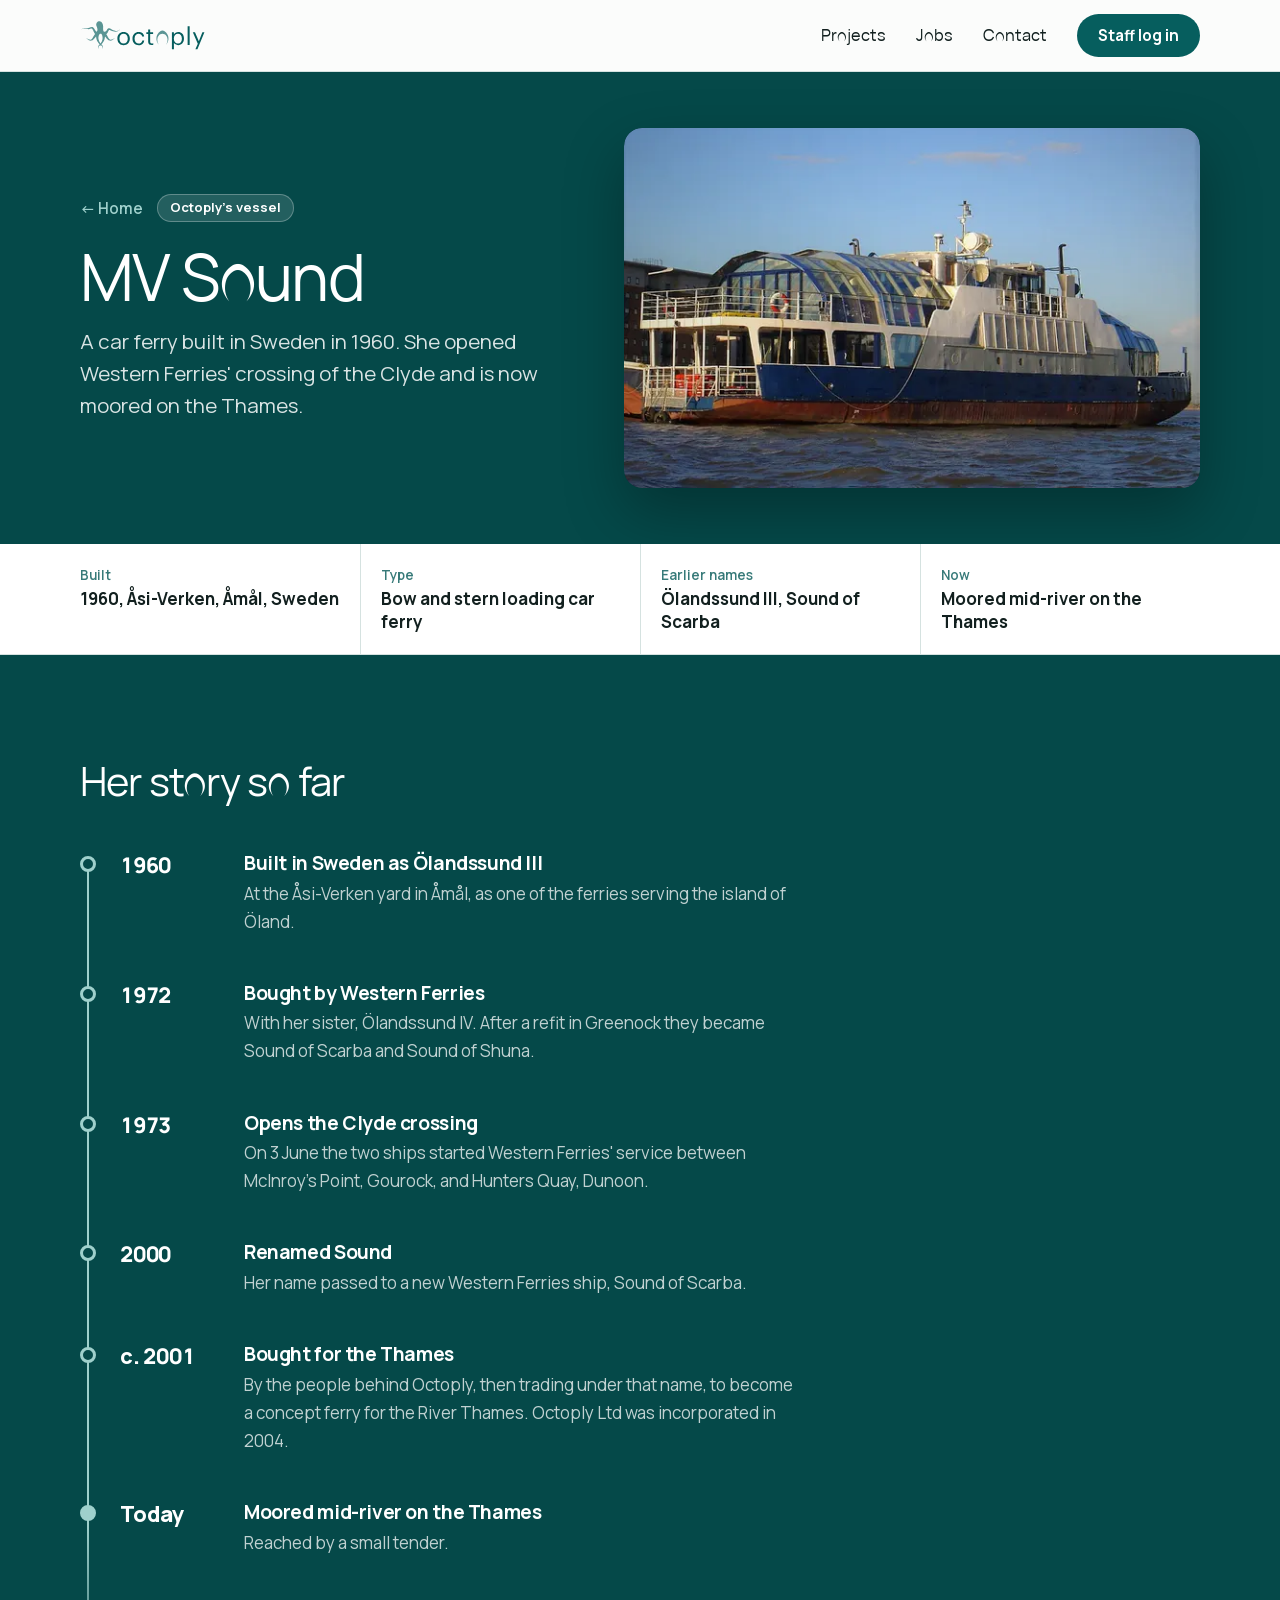
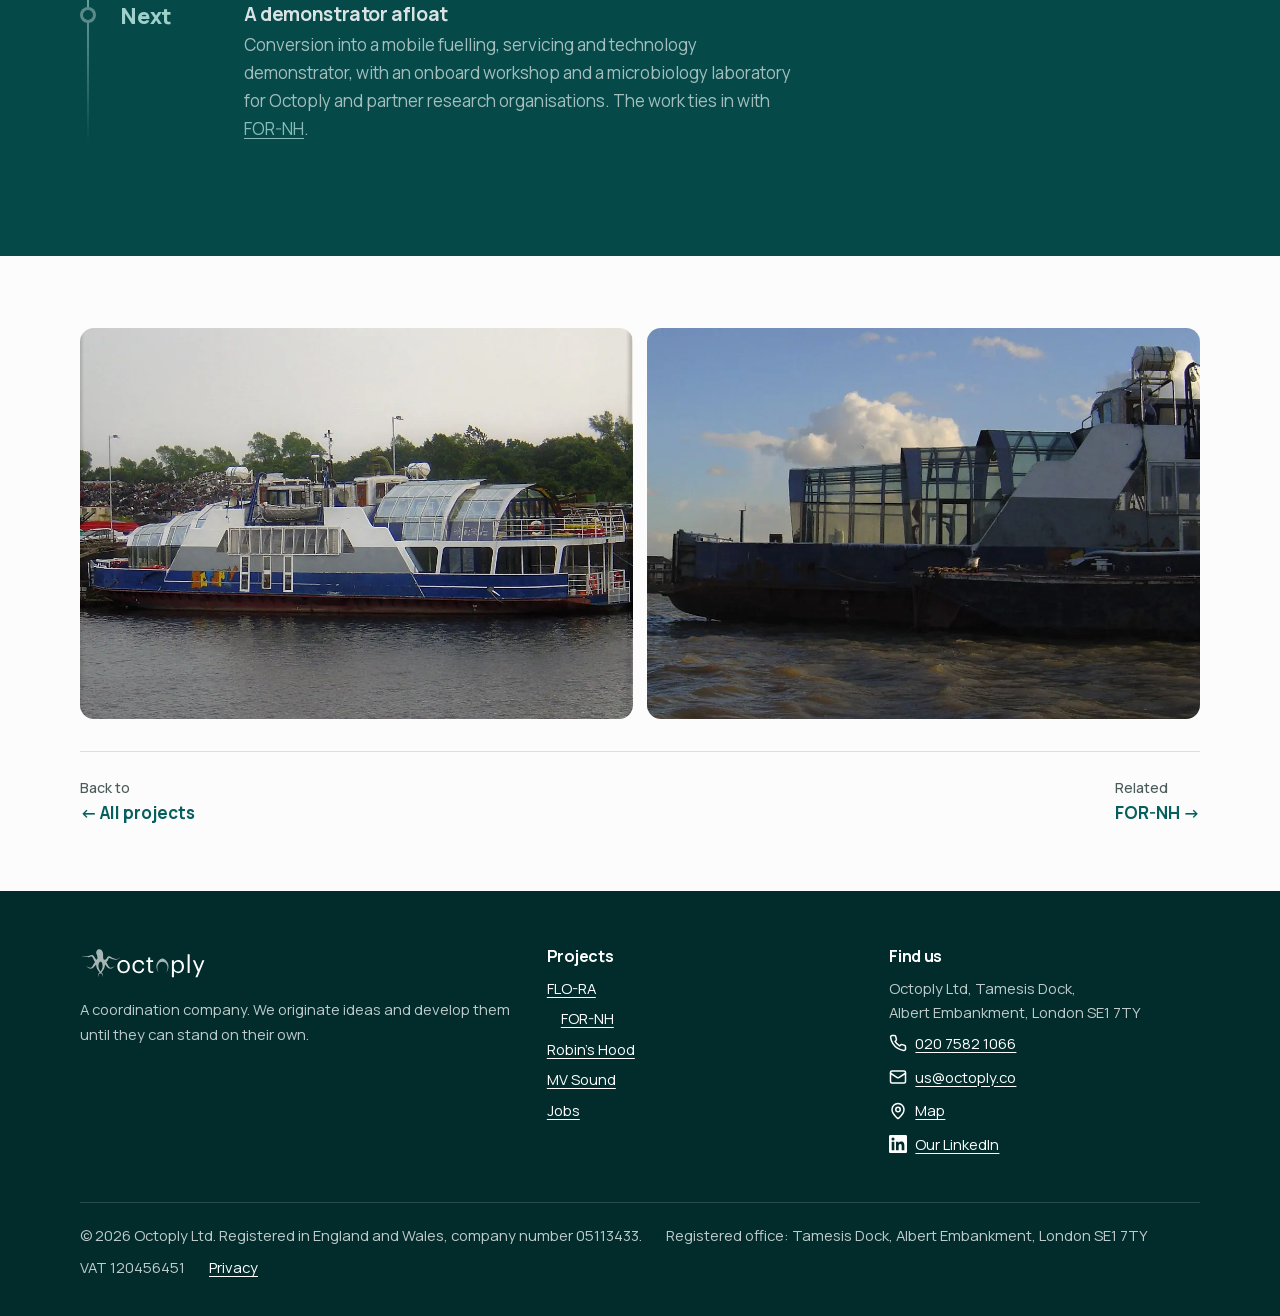
==== commit 5dde20b1: "MV Sound: bought c. 2001 by the people trading as Octoply, before Octoply Ltd Co-Authored-By: Claude" ====
--- a/site/mv-sound/index.html
+++ b/site/mv-sound/index.html
@@ -105,8 +105,8 @@
       <li class="tl-step">
         <span class="tl-year">c. 2001</span>
         <div class="tl-body">
-          <h3>Bought by Octoply</h3>
-          <p>To become a concept ferry for the River Thames.</p>
+          <h3>Bought for the Thames</h3>
+          <p>By the people behind Octoply, then trading under that name, to become a concept ferry for the River Thames. Octoply Ltd was incorporated in 2004.</p>
         </div>
       </li>
       <li class="tl-step tl-now">
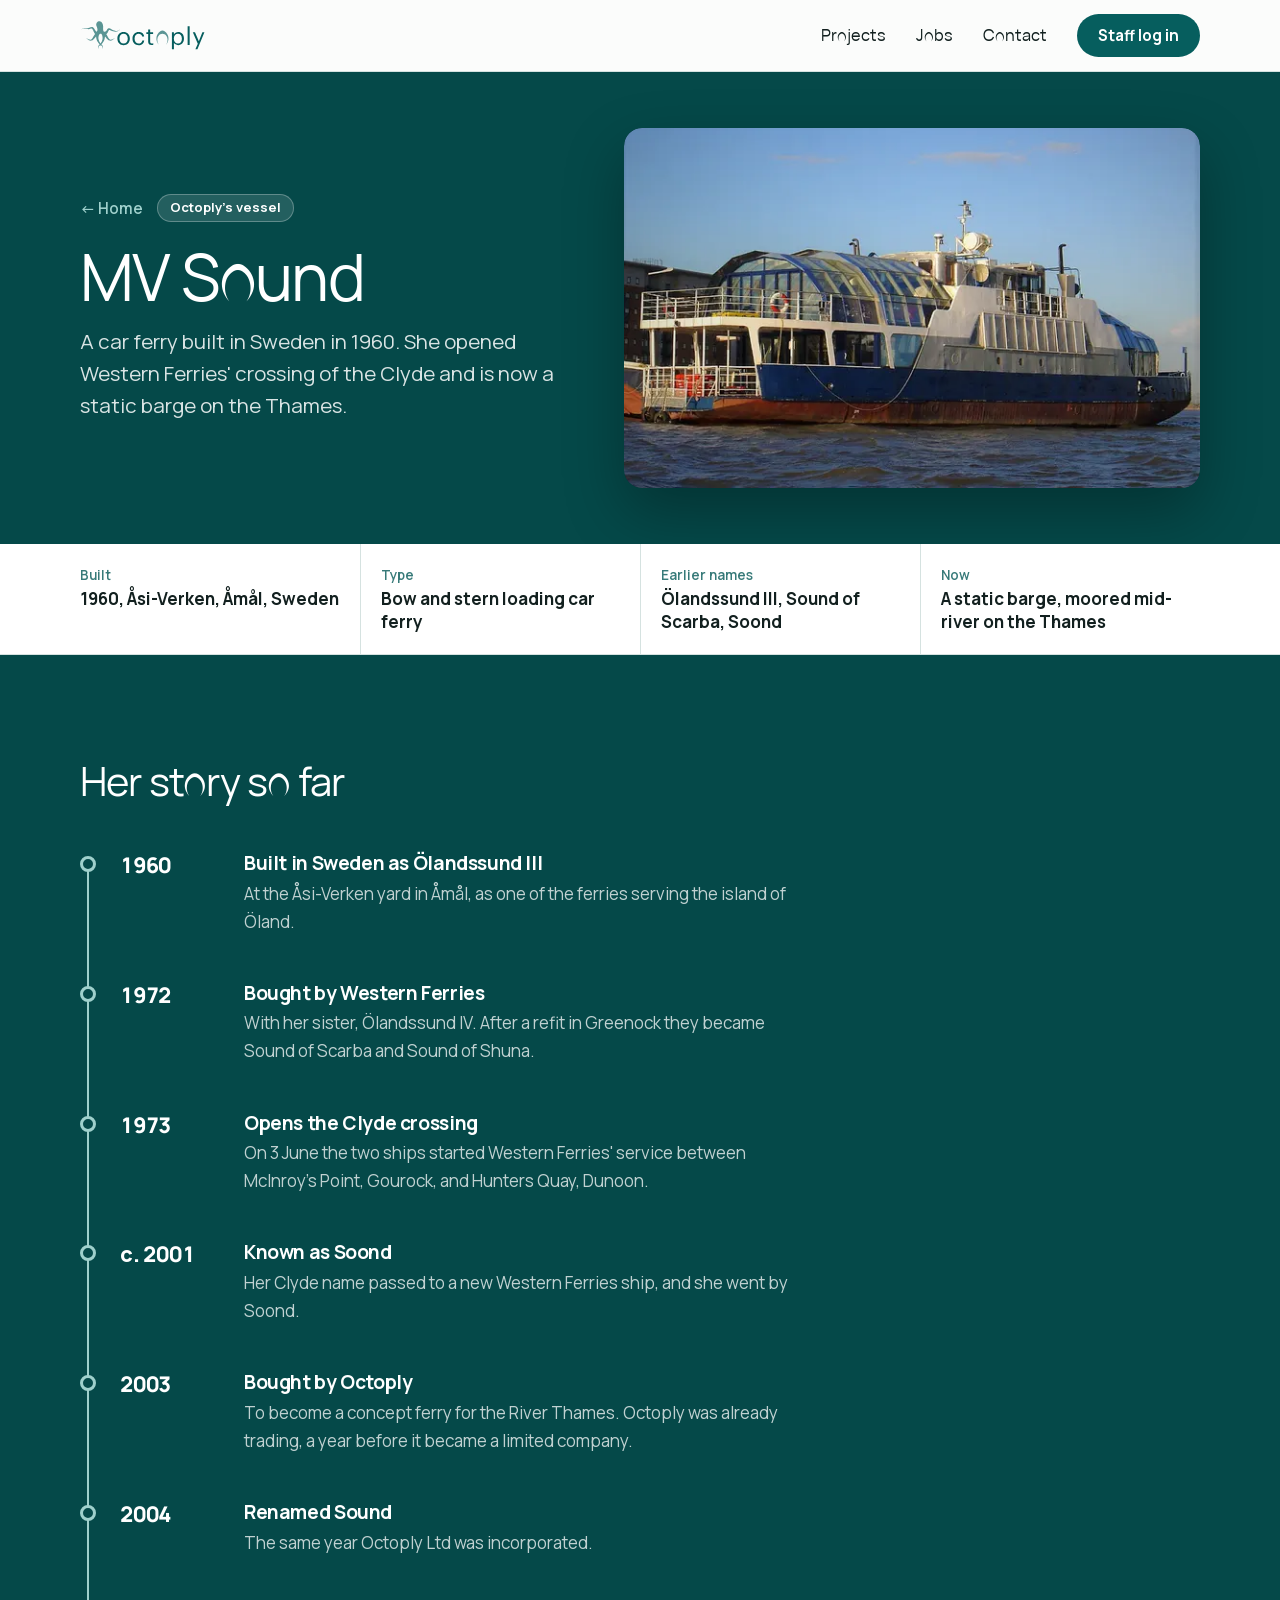
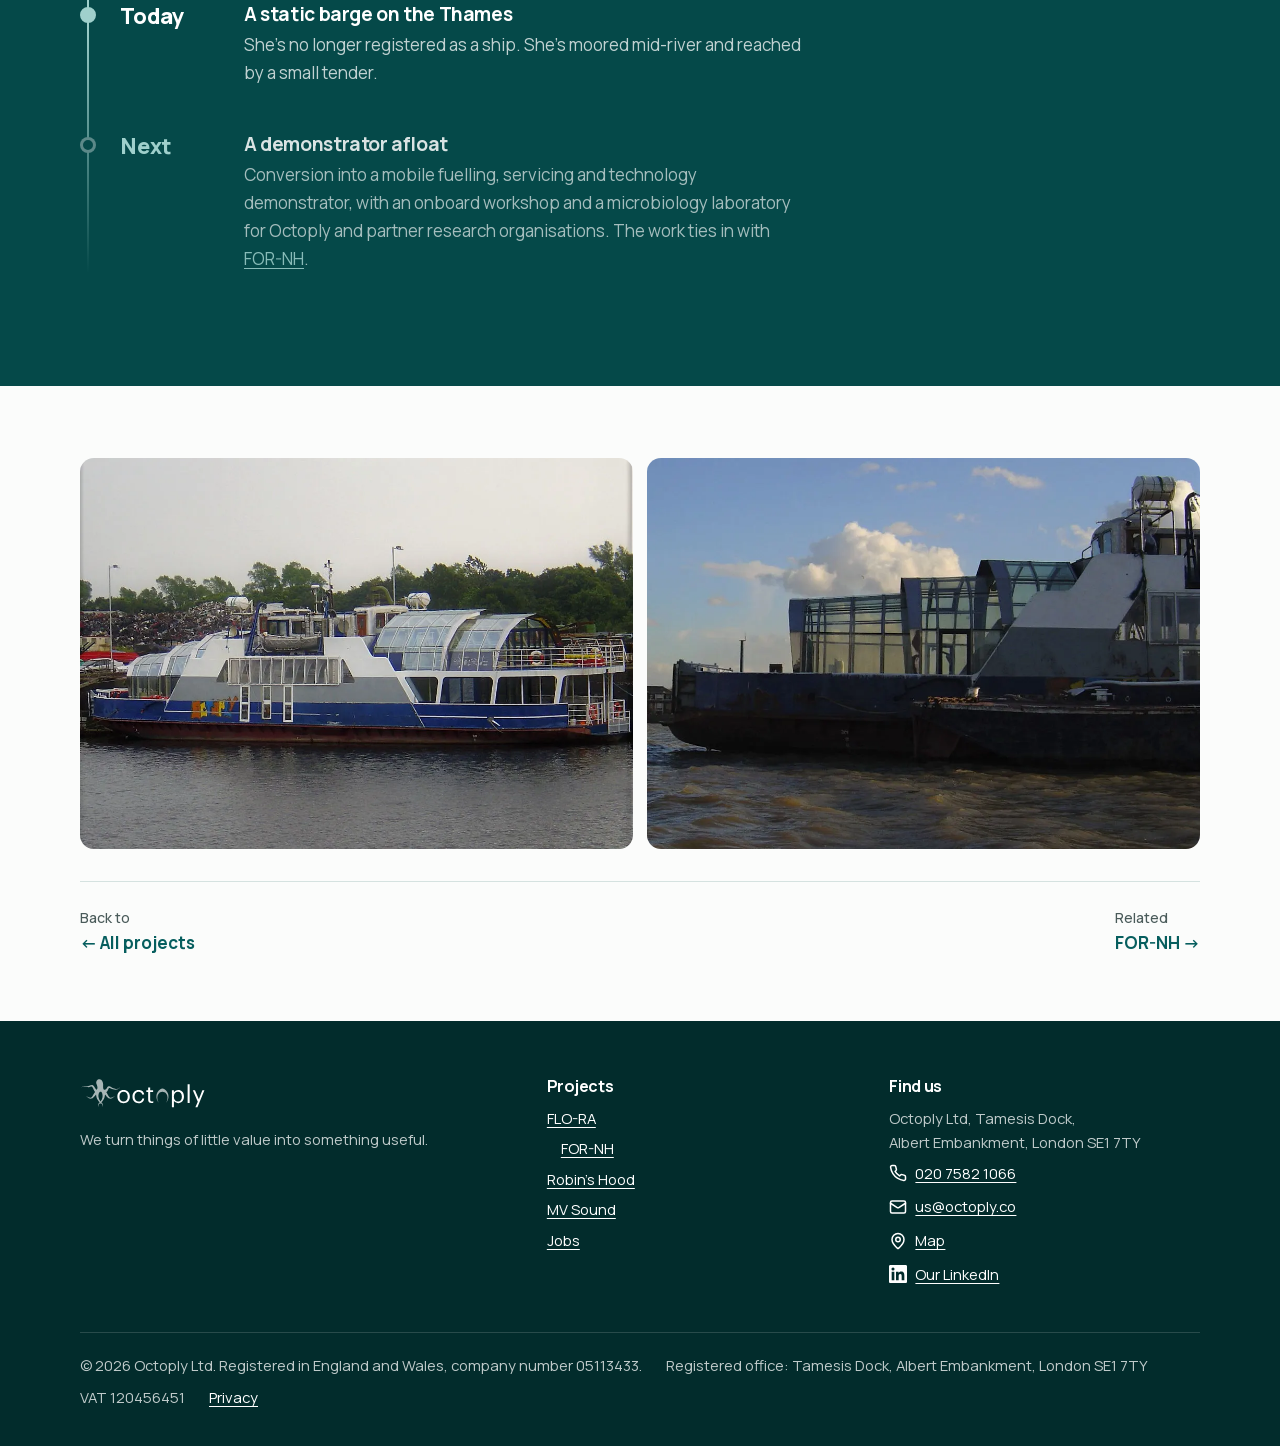
==== commit 750b6db5: "New tagline, hide timeline, FLO-RA as Floating Bioreactor, MV Sound history Drop the 'coordination c" ====
--- a/site/mv-sound/index.html
+++ b/site/mv-sound/index.html
@@ -5,24 +5,25 @@
 <script>document.documentElement.className = "js";</script>
 <meta name="viewport" content="width=device-width, initial-scale=1">
 <title>MV Sound: Octoply's vessel | Octoply</title>
-<meta name="description" content="MV Sound is Octoply's vessel: a car ferry built in 1960 in Sweden, which crossed the Clyde for Western Ferries and is now moored on the Thames.">
+<meta name="description" content="MV Sound is Octoply's vessel: a car ferry built in 1960 in Sweden, which crossed the Clyde for Western Ferries and is now a static barge on the Thames.">
 <meta property="og:title" content="MV Sound: Octoply's vessel | Octoply">
-<meta property="og:description" content="MV Sound is Octoply's vessel: a car ferry built in 1960 in Sweden, which crossed the Clyde for Western Ferries and is now moored on the Thames.">
+<meta property="og:description" content="MV Sound is Octoply's vessel: a car ferry built in 1960 in Sweden, which crossed the Clyde for Western Ferries and is now a static barge on the Thames.">
 <meta property="og:type" content="website">
 <meta property="og:url" content="https://octoply.co/mv-sound/">
 <meta property="og:image" content="https://octoply.co/assets/img/share.jpg">
 <meta property="og:image:width" content="1200">
 <meta property="og:image:height" content="630">
-<meta property="og:image:alt" content="Octoply, a coordination company">
+<meta property="og:image:alt" content="Octoply">
 <meta property="og:site_name" content="Octoply">
 <meta name="twitter:card" content="summary_large_image">
-<meta name="theme-color" content="#065e5e">
+<meta name="theme-color" media="(prefers-color-scheme: light)" content="#065e5e">
+<meta name="theme-color" media="(prefers-color-scheme: dark)" content="#0c1615">
 <link rel="icon" href="../favicon.ico">
 <link rel="apple-touch-icon" href="../assets/img/apple-touch-icon.png">
 <link rel="canonical" href="https://octoply.co/mv-sound/">
 <link rel="preload" href="../assets/fonts/manrope-latin.woff2" as="font" type="font/woff2" crossorigin>
 <link rel="preload" href="../assets/fonts/manrope-oct-latin.woff2" as="font" type="font/woff2" crossorigin>
-<link rel="stylesheet" href="../assets/css/site.css?v=c8d9f87b">
+<link rel="stylesheet" href="../assets/css/site.css?v=d434b8e0">
 </head>
 <body>
 <a class="skip" href="#main">Skip to content</a>
@@ -51,7 +52,7 @@
     <div>
       <div class="crumbs"><a href="../">← Home</a><span class="pill on-dark-pill">Octoply's vessel</span></div>
       <h1>MV Sound</h1>
-      <p class="lede">A car ferry built in Sweden in 1960. She opened Western Ferries' crossing of the Clyde and is now moored on the Thames.</p>
+      <p class="lede">A car ferry built in Sweden in 1960. She opened Western Ferries' crossing of the Clyde and is now a static barge on the Thames.</p>
     </div>
     <div class="project-hero-visual photo-plain">
       <img src="../assets/img/mv-sound/sound3.webp" srcset="../assets/img/mv-sound/sound3-600.webp 600w, ../assets/img/mv-sound/sound3.webp 1060w" sizes="(max-width: 860px) 100vw, 560px" width="1060" height="750" alt="MV Sound afloat on the Thames in evening sun: a blue and white hull with glazed upper decks" fetchpriority="high">
@@ -64,8 +65,8 @@
 <dl class="facts">
   <div><dt>Built</dt><dd>1960, Åsi-Verken, Åmål, Sweden</dd></div>
   <div><dt>Type</dt><dd>Bow and stern loading car ferry</dd></div>
-  <div><dt>Earlier names</dt><dd>Ölandssund III, Sound of Scarba</dd></div>
-  <div><dt>Now</dt><dd>Moored mid-river on the Thames</dd></div>
+  <div><dt>Earlier names</dt><dd>Ölandssund III, Sound of Scarba, Soond</dd></div>
+  <div><dt>Now</dt><dd>A static barge, moored mid-river on the Thames</dd></div>
 </dl>
 
 <section class="section section-dark" aria-labelledby="timeline-h">
@@ -96,24 +97,31 @@
         </div>
       </li>
       <li class="tl-step">
-        <span class="tl-year">2000</span>
+        <span class="tl-year">c. 2001</span>
         <div class="tl-body">
-          <h3>Renamed Sound</h3>
-          <p>Her name passed to a new Western Ferries ship, Sound of Scarba.</p>
+          <h3>Known as Soond</h3>
+          <p>Her Clyde name passed to a new Western Ferries ship, and she went by Soond.</p>
         </div>
       </li>
       <li class="tl-step">
-        <span class="tl-year">c. 2001</span>
+        <span class="tl-year">2003</span>
         <div class="tl-body">
-          <h3>Bought for the Thames</h3>
-          <p>By the people behind Octoply, then trading under that name, to become a concept ferry for the River Thames. Octoply Ltd was incorporated in 2004.</p>
+          <h3>Bought by Octoply</h3>
+          <p>To become a concept ferry for the River Thames. Octoply was already trading, a year before it became a limited company.</p>
+        </div>
+      </li>
+      <li class="tl-step">
+        <span class="tl-year">2004</span>
+        <div class="tl-body">
+          <h3>Renamed Sound</h3>
+          <p>The same year Octoply Ltd was incorporated.</p>
         </div>
       </li>
       <li class="tl-step tl-now">
         <span class="tl-year">Today</span>
         <div class="tl-body">
-          <h3>Moored mid-river on the Thames</h3>
-          <p>Reached by a small tender.</p>
+          <h3>A static barge on the Thames</h3>
+          <p>She's no longer registered as a ship. She's moored mid-river and reached by a small tender.</p>
         </div>
       </li>
       <li class="tl-step tl-next">
@@ -145,7 +153,7 @@
     <div class="footer-grid">
       <div>
         <a class="brand" href="../" aria-label="Octoply home"><svg width="136" height="34" role="img" aria-label="Octoply" viewBox="0 0 100 25" version="1.1" xmlns="http://www.w3.org/2000/svg" xmlns:xlink="http://www.w3.org/1999/xlink"><title>Octoply</title><g fill="currentColor"><g><g transform="translate(56.092980, 8.493551)" fill-opacity="0.65" fill-rule="nonzero"><path d="M2.96973237,0.539426293 C3.85346206,-0.133993215 5.1887607,-0.133993215 6.07255947,0.539426293 C7.77081235,1.83239175 8.61330823,3.30355437 8.88177696,4.7740263 C9.30378465,7.0857546 8.32211602,9.31874462 7.15009498,10.4901492 C8.05129897,9.2469132 8.69301312,7.07055949 7.96903855,5.01714801 C7.81591399,4.58270609 7.59662194,4.15931516 7.30087122,3.75664482 C6.65107607,2.87187519 5.6188494,2.34902538 4.52114592,2.34902538 C3.42337337,2.34902538 2.3911467,2.87187519 1.74135155,3.75664482 C1.44560082,4.15931516 1.22630877,4.58270609 1.07318421,5.01714801 C0.349209639,7.07055949 0.990923791,9.2469132 1.89212778,10.4901492 C0.720175812,9.31874462 -0.261561887,7.0857546 0.160445805,4.7740263 C0.428914529,3.30355437 1.27141041,1.83239175 2.96973237,0.539426293 Z"></path></g><g transform="translate(27.465321, 5.276845)" fill-rule="nonzero"><path d="M57.3834911,17.0323867 L58.8788259,17.0323867 L64.0235102,4.48174989 L62.5104095,4.48174989 L59.929145,11.1577885 L57.0808394,4.48174989 L55.4965173,4.48174989 L59.1458668,12.8309436 L57.3834911,17.0323867 Z M40.1159199,17.0323867 L41.5934098,17.0323867 L41.5934098,12.2616445 C42.1274918,13.1870516 43.2133427,13.9529602 44.7442882,13.9529602 C47.3077868,13.9529602 48.9810963,11.9947609 48.9810963,9.14589659 L48.9810963,9.00376921 C48.9810963,6.10200197 47.1831888,4.32225139 44.7442882,4.32225139 C43.3913963,4.32225139 42.1274918,5.14106299 41.5934098,6.04830941 L41.5934098,4.48174989 L40.1159199,4.48174989 L40.1159199,17.0323867 Z M4.58375612,13.9529602 C7.23624216,13.9529602 9.17659258,12.012132 9.17659258,9.19958915 L9.17659258,9.05746177 C9.17659258,6.26229006 7.23624216,4.32225139 4.60152201,4.32225139 C1.96688081,4.32225139 0.0265303875,6.27966119 0.0265303875,9.0748329 L0.0265303875,9.21774987 C0.0265303875,11.9410683 1.93134904,13.9529602 4.58375612,13.9529602 Z M15.6920136,13.9529602 C17.9350157,13.9529602 19.5549486,12.4574644 19.7507681,10.4455725 L18.3800314,10.4455725 C18.2198226,11.9584394 17.0271395,12.7243481 15.7097795,12.7243481 C13.911872,12.7243481 12.6657333,11.5138966 12.6657333,9.23512099 L12.6657333,9.09299362 C12.6657333,6.90344245 13.9652486,5.550074 15.6564029,5.550074 C16.9381522,5.550074 18.0062372,6.10200197 18.2376674,7.57933707 L19.6973915,7.57933707 C19.4125846,5.21212668 17.5967533,4.32225139 15.6564029,4.32225139 C13.1641256,4.32225139 11.1347879,6.24412934 11.1347879,9.09299362 L11.1347879,9.23512099 C11.1347879,12.1187275 13.0929831,13.9529602 15.6920136,13.9529602 Z M25.1624934,13.9174284 C25.7677178,13.9174284 26.1237462,13.828204 26.4263979,13.7208189 L26.4263979,12.4748355 C26.1059803,12.5995918 25.749952,12.6706555 25.2870914,12.6706555 C24.5394241,12.6706555 24.1300191,12.2261126 24.1300191,11.3180766 L24.1300191,5.72852281 L26.3017998,5.72852281 L26.3017998,4.48174989 L24.1300191,4.48174989 L24.1300191,2.36405201 L22.6524503,2.36405201 L22.6524503,4.48174989 L21.3173243,4.48174989 L21.3173243,5.72852281 L22.6524503,5.72852281 L22.6524503,11.460204 C22.6524503,12.920168 23.4713391,13.9174284 25.1624934,13.9174284 Z M51.6691931,13.7926722 L53.1645278,13.7926722 L53.1645278,0.0315838611 L51.6691931,0.0315838611 L51.6691931,13.7926722 Z M4.60152201,12.7243481 C2.71454819,12.7243481 1.55747587,11.3354478 1.55747587,9.21774987 L1.55747587,9.0748329 C1.55747587,6.93897429 2.73239304,5.550074 4.60152201,5.550074 C6.45296405,5.550074 7.64564709,6.93897429 7.64564709,9.09299362 L7.64564709,9.21774987 C7.64564709,11.3180766 6.47072993,12.7243481 4.60152201,12.7243481 Z M44.6019242,12.7243481 C42.7861718,12.7243481 41.5400332,11.603121 41.5400332,9.21774987 L41.5400332,9.0748329 C41.5400332,6.68946179 42.8573143,5.550074 44.5840794,5.550074 C46.1506356,5.550074 47.4501508,6.72499363 47.4501508,9.0748329 L47.4501508,9.21774987 C47.4501508,11.4783647 46.4532873,12.7243481 44.6019242,12.7243481 Z"></path></g></g><g><g transform="translate(1.053590, 1.579744)" fill-opacity="0.65"><path d="M10.0138584,9.41234794 C9.34313949,8.7538219 8.92952482,7.69865164 8.79886529,7.32915098 C8.58812412,6.73463425 7.98765229,5.43101344 7.37931278,5.49600622 C6.72236231,5.5662254 5.63887171,6.23694637 3.65678077,5.61301008 C1.6752518,4.98910189 0.0207931287,5.9886363 0.0207931287,5.9886363 C1.19644786,4.70358887 3.07569712,5.01602065 3.07569712,5.01602065 C3.07569712,5.01602065 4.65962774,5.38695435 5.77009321,4.9296727 C6.88083967,4.47261583 8.16186499,3.66544656 9.23383507,5.30667577 C10.3058051,6.94812977 10.8925086,8.47960464 11.5871115,7.31673126 C12.2814334,6.15385789 11.0698121,3.79346519 10.9669704,3.2907757 C10.8644097,2.7880862 10.6977837,0.620985902 12.7756916,0.09045039 C14.8535996,-0.440085122 15.9118012,2.12132718 15.9533875,3.60461242 C15.9952547,5.08786956 15.6858867,7.54795719 16.7960712,7.78898964 C17.9065366,8.02982539 18.3187464,7.24769224 18.8801608,6.19246579 C19.4412943,5.13605919 20.6967497,4.79089218 21.7816453,5.73307672 C22.8665408,6.67503647 24.2239949,6.82317392 24.7370794,6.9809212 C25.2498829,7.13816269 27.7265131,7.68510797 28.4250499,5.66075013 C28.2390357,6.34976349 27.323857,8.63021479 22.5220492,7.2925662 C21.5273509,7.01545476 20.7554763,6.20971852 20.1713017,6.74424408 C19.6303994,7.23929067 19.3912784,8.99134198 18.2864327,9.69468579 C18.6413209,10.1670847 18.9270859,10.6270919 19.1743555,11.0693687 C19.5376733,11.7196618 19.8040501,12.3017026 20.1443269,12.7598834 C20.3578779,13.0473353 20.5773297,13.2927793 20.8968133,13.4401861 C21.4186085,13.6812186 21.8946025,13.6713559 22.3326632,13.5291473 C23.290552,13.2180643 24.0472533,12.4264618 24.5600568,12.3090926 C24.0621457,12.5332095 23.4498724,13.4876733 22.5386275,13.9997197 C21.9980062,14.3037499 21.3697165,14.429324 20.6163871,14.2492661 C20.1139801,14.1292276 19.7163818,13.856612 19.3258082,13.5042517 C18.70932,12.9482866 18.1720705,12.1124003 17.3097177,11.2575471 C17.302412,12.0025616 17.1731574,12.8219258 16.8747479,13.654356 C16.4597283,14.8123964 15.7687782,15.9982266 14.6715192,16.9936585 C15.3624693,17.5196701 15.7052749,18.1182612 15.8142983,18.7166275 C15.9859821,19.6570699 15.5866979,20.565339 15.1098608,21.0419527 C15.4765505,20.5361724 15.7375885,19.6507476 15.4431129,18.8153108 C15.2332147,18.2202883 14.6712382,17.8224359 14.0404197,17.8224359 C13.4096011,17.8224359 12.8476246,18.2202883 12.6377264,18.8151423 C12.3432508,19.6507476 12.6042888,20.5361724 12.9706975,21.0419527 C12.4941414,20.565339 12.0945762,19.6570699 12.26626,18.7166275 C12.3755644,18.1182612 12.7183701,17.5196701 13.4093201,16.9936585 C12.3117801,15.9982266 11.621111,14.8123964 11.2060914,13.654356 C10.9076819,12.8219258 10.7784273,12.0025616 10.7711216,11.2575471 C9.90876878,12.1124003 9.3715193,12.9482866 8.75503113,13.5042517 C8.3644575,13.856612 7.96685916,14.1292276 7.46445221,14.2492661 C6.71112278,14.429324 6.08283311,14.3037499 5.54193077,13.9997197 C4.63096694,13.4876733 4.01841261,12.5332095 3.52078247,12.3090926 C4.03358598,12.4264618 4.79028727,13.2180643 5.74817613,13.5291473 C6.18623677,13.6713559 6.66223083,13.6812186 7.18402596,13.4401861 C7.50322859,13.2927793 7.72296138,13.0473353 7.93623144,12.7598834 C8.27678917,12.3017026 8.54288502,11.7196618 8.90648378,11.0693968 C9.20292636,10.5393952 9.55416164,9.98393596 10.0138584,9.41234794 Z M14.0480063,9.25657028 C13.41213,9.26069813 13.101919,9.78249488 13.0226803,9.93816284 C12.6582386,10.6535611 12.3275154,11.8615332 12.5938923,13.2777463 C12.791146,14.327915 13.2314545,15.4351525 14.0404197,16.4374687 C14.8493848,15.4351525 15.2896933,14.327915 15.486947,13.2777463 C15.7533239,11.8615332 15.3534776,10.5833981 15.0640598,9.92504065 C14.9822922,9.73961594 14.6838827,9.25252134 14.0480063,9.25657028 Z"></path></g></g></g></svg></a>
-        <p>A coordination company. We originate ideas and develop them until they can stand on their own.</p>
+        <p>We turn things of little value into something useful.</p>
       </div>
       <div>
         <h3>Projects</h3>
--- a/site/assets/css/site.css
+++ b/site/assets/css/site.css
@@ -68,6 +68,23 @@
   --amber-50: #fff7e6;
   --red:      #b3261e;
 
+  /* Roles that change between the light and dark schemes. The raw colours
+     above stay fixed; these point at them in light mode and are swapped in
+     the dark-scheme block below. */
+  color-scheme: light dark;
+  --surface:      var(--white);     /* cards, inputs, alternate sections */
+  --tint:         var(--teal-50);   /* soft teal backgrounds */
+  --tint-line:    var(--teal-100);  /* soft teal borders */
+  --accent:       var(--teal-700);  /* links and accent text */
+  --accent-strong: var(--teal-900);
+  --accent-soft:  var(--teal-500);  /* labels such as kickers and fact titles */
+  --header-bg:    rgba(251, 252, 251, .92);
+  --amber-tint:   var(--amber-50);
+  --amber-line:   #f5d79a;
+  --amber-ink:    #8a5800;
+  --amber-text:   #4d3f1c;
+  --logo-strip:   var(--white);
+
   --font: "Manrope", "Manrope fallback", system-ui, -apple-system, "Segoe UI", sans-serif;
   --font-display: "Manrope Octo", "Manrope fallback", system-ui, -apple-system, "Segoe UI", sans-serif;
   --wrap: 1200px;
@@ -86,8 +103,8 @@
 }
 body.menu-open { overflow: hidden; }
 img, svg { max-width: 100%; height: auto; display: block; }
-a { color: var(--teal-700); text-underline-offset: 3px; }
-a:hover { color: var(--teal-900); }
+a { color: var(--accent); text-underline-offset: 3px; }
+a:hover { color: var(--accent-strong); }
 :focus-visible { outline: 3px solid var(--teal-500); outline-offset: 3px; border-radius: 4px; }
 [hidden] { display: none; }
 
@@ -103,22 +120,22 @@
 
 .wrap { max-width: var(--wrap); margin: 0 auto; padding: 0 var(--gutter); }
 .lede { font-size: clamp(1.1rem, 1.6vw, 1.3rem); line-height: 1.55; color: var(--ink-soft); }
-.kicker { display: block; font-weight: 700; color: var(--teal-500); margin-bottom: .5rem; }
+.kicker { display: block; font-weight: 700; color: var(--accent-soft); margin-bottom: .5rem; }
 .kicker-light, .section-dark .kicker { color: var(--teal-300); }
 .note { font-size: .9rem; color: var(--ink-soft); }
 .skip { position: absolute; left: -9999px; }
-.skip:focus { left: 16px; top: 16px; z-index: 100; background: var(--white); padding: 8px 12px; }
+.skip:focus { left: 16px; top: 16px; z-index: 100; background: var(--surface); padding: 8px 12px; }
 .hp { position: absolute; left: -9999px; }
 
 /* 2. Header and menu ------------------------------------------------------ */
 .site-header {
   position: sticky; top: 0; z-index: 60; height: var(--header-h);
-  background: rgba(251, 252, 251, .92); -webkit-backdrop-filter: saturate(1.4) blur(10px); backdrop-filter: saturate(1.4) blur(10px);
+  background: var(--header-bg); -webkit-backdrop-filter: saturate(1.4) blur(10px); backdrop-filter: saturate(1.4) blur(10px);
   border-bottom: 1px solid var(--line);
   transition: background .35s, border-color .35s;
 }
 .site-header .wrap { display: flex; align-items: center; gap: 24px; height: 100%; }
-.brand { display: inline-flex; color: var(--teal-700); transition: color .35s; position: relative; z-index: 2; }
+.brand { display: inline-flex; color: var(--accent); transition: color .35s; position: relative; z-index: 2; }
 .brand svg { height: 34px; width: auto; }
 .nav { display: flex; align-items: center; gap: 30px; margin-left: auto; }
 .nav > a:not(.btn) {
@@ -172,12 +189,12 @@
 .btn-ghost-light:hover { background: rgba(255, 255, 255, .12); border-color: var(--white); color: var(--white); }
 
 .pill {
-  display: inline-block; font-size: .82rem; font-weight: 700; line-height: 1.2; color: var(--teal-700);
-  background: var(--teal-50); border: 1px solid var(--teal-100); border-radius: 999px; padding: 5px 12px;
+  display: inline-block; font-size: .82rem; font-weight: 700; line-height: 1.2; color: var(--accent);
+  background: var(--tint); border: 1px solid var(--tint-line); border-radius: 999px; padding: 5px 12px;
 }
 .on-dark-pill { color: var(--white); background: rgba(255, 255, 255, .12); border-color: rgba(255, 255, 255, .28); }
 
-.link-arrow { font-weight: 700; color: var(--teal-700); display: inline-flex; gap: 6px; align-items: center; }
+.link-arrow { font-weight: 700; color: var(--accent); display: inline-flex; gap: 6px; align-items: center; }
 .link-arrow span { transition: transform .25s var(--ease); }
 
 /* 4. Homepage hero -------------------------------------------------------- */
@@ -216,7 +233,7 @@
 /* 5. Sections and shared layout ------------------------------------------ */
 .section { padding: clamp(64px, 8vw, 104px) 0; }
 .section-tight { padding: clamp(40px, 5vw, 64px) 0; }
-.section-alt { background: var(--white); border-top: 1px solid var(--line); border-bottom: 1px solid var(--line); }
+.section-alt { background: var(--surface); border-top: 1px solid var(--line); border-bottom: 1px solid var(--line); }
 .section-dark { background: var(--teal-800); color: var(--white); }
 .section-head { max-width: 720px; margin-bottom: clamp(28px, 4vw, 48px); }
 .section-head h2 { margin: 0; }
@@ -255,7 +272,7 @@
   text-decoration: none; color: var(--ink);
   transition: border-color .25s, box-shadow .25s, transform .25s var(--ease);
 }
-.card:hover { border-color: var(--teal-500); box-shadow: var(--shadow); transform: translateY(-4px); color: var(--ink); }
+.card:hover { border-color: var(--accent-soft); box-shadow: var(--shadow); transform: translateY(-4px); color: var(--ink); }
 .card:hover .link-arrow span { transform: translateX(4px); }
 .card-visual { position: relative; aspect-ratio: 16 / 10; overflow: hidden; background: var(--teal-800); }
 .card-visual > img { width: 100%; height: 100%; object-fit: cover; transition: transform .8s var(--ease); }
@@ -270,7 +287,7 @@
 .card-body { display: flex; flex-direction: column; align-items: flex-start; flex: 1; padding: 20px 22px 22px; }
 .card-body .pill { margin-bottom: 12px; }
 .card-body h3 { font-size: 1.35rem; margin-bottom: .1em; }
-.card-body .sub { color: var(--teal-500); font-weight: 600; font-size: .92rem; margin-bottom: 10px; }
+.card-body .sub { color: var(--accent-soft); font-weight: 600; font-size: .92rem; margin-bottom: 10px; }
 .card-body p { color: var(--ink-soft); font-size: .95rem; }
 .card-body .link-arrow { margin-top: auto; }
 
@@ -340,12 +357,12 @@
 
 .facts {
   margin: 0; display: grid; grid-template-columns: repeat(4, minmax(0, 1fr));
-  background: var(--white); border-bottom: 1px solid var(--line);
+  background: var(--surface); border-bottom: 1px solid var(--line);
   padding: 0 max(var(--gutter), calc((100% - var(--wrap)) / 2 + var(--gutter)));
 }
 .facts > div { padding: 20px 20px 20px 0; }
 .facts > div + div { padding-left: 20px; border-left: 1px solid var(--line); }
-.facts dt { font-size: .85rem; font-weight: 600; color: var(--teal-500); margin-bottom: 2px; }
+.facts dt { font-size: .85rem; font-weight: 600; color: var(--accent-soft); margin-bottom: 2px; }
 .facts dd { margin: 0; font-weight: 700; line-height: 1.35; }
 
 .pager { display: flex; justify-content: space-between; gap: 16px; border-top: 1px solid var(--line); padding-top: 24px; margin-top: 8px; }
@@ -355,7 +372,7 @@
 .focus-grid { list-style: none; padding: 0; margin: 20px 0 0; display: grid; grid-template-columns: repeat(3, 1fr); gap: 10px; }
 .focus-grid li {
   display: flex; align-items: center; gap: 12px; margin: 0;
-  background: var(--white); border: 1px solid var(--line); border-radius: 12px; padding: 14px 16px;
+  background: var(--surface); border: 1px solid var(--line); border-radius: 12px; padding: 14px 16px;
   font-weight: 700; font-size: .95rem;
 }
 .focus-grid svg { width: 26px; height: 26px; flex: none; fill: none; stroke: var(--teal-700); stroke-width: 1.8; stroke-linecap: round; stroke-linejoin: round; }
@@ -366,15 +383,15 @@
 .h-now { background: var(--teal-700); color: var(--white); }
 .h-now span { color: var(--teal-100); }
 .h-later { border: 2px dashed var(--teal-500); }
-.h-later span { color: var(--teal-500); }
+.h-later span { color: var(--accent-soft); }
 .h-arrow { align-self: center; height: 2px; background: var(--teal-500); position: relative; margin: 0 8px; }
-.h-arrow::after { content: ""; position: absolute; right: -2px; top: -5px; border: 6px solid transparent; border-left-color: var(--teal-500); }
-
-.flow { margin: 8px 0 clamp(28px, 4vw, 44px); padding: clamp(18px, 3vw, 28px); background: var(--white); border: 1px solid var(--line); border-radius: 18px; }
+.h-arrow::after { content: ""; position: absolute; right: -2px; top: -5px; border: 6px solid transparent; border-left-color: var(--accent-soft); }
+
+.flow { margin: 8px 0 clamp(28px, 4vw, 44px); padding: clamp(18px, 3vw, 28px); background: var(--surface); border: 1px solid var(--line); border-radius: 18px; }
 .flow-steps { list-style: none; padding: 0; margin: 0; display: grid; grid-template-columns: repeat(5, 1fr); gap: 16px; }
 .flow-steps li {
   position: relative; display: flex; flex-direction: column; gap: 4px;
-  background: var(--teal-50); border: 1px solid var(--teal-100); border-radius: 12px; padding: 14px 16px;
+  background: var(--tint); border: 1px solid var(--tint-line); border-radius: 12px; padding: 14px 16px;
 }
 .flow-steps li:not(:last-child)::after { content: ""; position: absolute; right: -16px; top: 50%; width: 16px; height: 2px; background: var(--teal-500); }
 .flow-steps .n { width: 28px; height: 28px; border-radius: 50%; background: var(--teal-700); color: var(--white); display: grid; place-items: center; font-size: .85rem; font-weight: 800; margin-bottom: 6px; }
@@ -390,12 +407,12 @@
 .js .flow.in .flow-steps li:nth-child(5) { transition-delay: .6s; }
 
 .products { display: grid; grid-template-columns: repeat(4, 1fr); gap: 10px; margin: 18px 0 16px; }
-.product { border: 1px solid var(--line); border-radius: 12px; padding: 12px 14px; background: var(--white); display: flex; flex-direction: column; }
+.product { border: 1px solid var(--line); border-radius: 12px; padding: 12px 14px; background: var(--surface); display: flex; flex-direction: column; }
 .product span { font-size: .82rem; font-weight: 600; color: var(--ink-soft); }
 .product strong { font-size: 1.02rem; line-height: 1.3; }
 .product small { color: var(--ink-soft); }
-.product-early { border: 2px solid var(--amber); background: var(--amber-50); }
-.product-early span { color: #8a5800; }
+.product-early { border: 2px solid var(--amber); background: var(--amber-tint); }
+.product-early span { color: var(--amber-ink); }
 
 /* 10. Robin's Hood slider and gallery ------------------------------------ */
 .slider { position: relative; width: 100%; height: 100%; background: #1d2422; }
@@ -415,20 +432,20 @@
 .gallery-tabs { display: flex; flex-wrap: wrap; gap: 8px; margin-bottom: 20px; }
 .gallery-tabs button {
   font: 600 .92rem var(--font); padding: 9px 16px; border-radius: 999px; cursor: pointer;
-  border: 1px solid var(--line); background: var(--white); color: var(--ink); transition: background .2s, border-color .2s, color .2s;
-}
-.gallery-tabs button:hover { border-color: var(--teal-500); }
-.gallery-tabs button[aria-selected="true"] { background: var(--teal-700); border-color: var(--teal-700); color: var(--white); }
+  border: 1px solid var(--line); background: var(--surface); color: var(--ink); transition: background .2s, border-color .2s, color .2s;
+}
+.gallery-tabs button:hover { border-color: var(--accent-soft); }
+.gallery-tabs button[aria-selected="true"] { background: var(--teal-700); border-color: var(--accent); color: var(--white); }
 .gallery-stage { display: grid; grid-template-columns: minmax(0, 8fr) minmax(0, 4fr); gap: clamp(20px, 4vw, 48px); align-items: center; }
-.gallery-frame { border-radius: 16px; overflow: hidden; border: 1px solid var(--line); box-shadow: var(--shadow); background: var(--white); aspect-ratio: 16 / 10; }
+.gallery-frame { border-radius: 16px; overflow: hidden; border: 1px solid var(--line); box-shadow: var(--shadow); background: var(--surface); aspect-ratio: 16 / 10; }
 .gallery-frame img { width: 100%; height: 100%; object-fit: cover; object-position: left top; transition: opacity .3s; }
 .gallery-frame img.fading { opacity: 0; }
 .gallery-text h3 { font-size: 1.45rem; }
 .gallery-text p { color: var(--ink-soft); }
 .gallery-controls { display: flex; align-items: center; gap: 14px; margin-top: 18px; }
 .gallery-progress { flex: 1; height: 3px; background: var(--line); border-radius: 2px; overflow: hidden; }
-.gallery-pause { font: 600 .85rem var(--font); color: var(--teal-700); background: none; border: 1px solid var(--line); border-radius: 999px; padding: 5px 12px; cursor: pointer; }
-.gallery-pause:hover { border-color: var(--teal-500); }
+.gallery-pause { font: 600 .85rem var(--font); color: var(--accent); background: none; border: 1px solid var(--line); border-radius: 999px; padding: 5px 12px; cursor: pointer; }
+.gallery-pause:hover { border-color: var(--accent-soft); }
 .gallery-progress i { display: block; height: 100%; width: 0; background: var(--teal-700); }
 .gallery-progress i.run { animation: fill var(--dur, 6s) linear forwards; }
 @keyframes fill { to { width: 100%; } }
@@ -440,20 +457,20 @@
 .apply { display: grid; gap: 20px; max-width: 920px; }
 .apply-step {
   margin: 0; padding: clamp(18px, 3vw, 28px); border: 1px solid var(--line); border-radius: 18px;
-  background: var(--white); display: grid; gap: 16px; min-width: 0;
+  background: var(--surface); display: grid; gap: 16px; min-width: 0;
 }
 .apply-step legend { float: left; width: 100%; padding: 0; margin-bottom: 4px; font-weight: 700; font-size: 1.15rem; display: flex; align-items: center; gap: 12px; }
 .step-n { width: 30px; height: 30px; border-radius: 50%; background: var(--teal-700); color: var(--white); display: inline-grid; place-items: center; font-size: .9rem; flex: none; }
 .roles { display: grid; grid-template-columns: repeat(2, minmax(0, 1fr)); gap: 12px; clear: both; }
 .role { border: 1.5px solid var(--line); border-radius: 14px; background: var(--paper); transition: border-color .2s, background .2s, box-shadow .2s; }
-.role:hover { border-color: var(--teal-500); }
-.role:has(input:checked) { border-color: var(--teal-700); background: var(--teal-50); box-shadow: 0 0 0 3px var(--teal-100); }
+.role:hover { border-color: var(--accent-soft); }
+.role:has(input:checked) { border-color: var(--accent); background: var(--tint); box-shadow: 0 0 0 3px var(--tint-line); }
 .role-pick { display: grid; grid-template-columns: auto 1fr; column-gap: 12px; padding: 14px 16px 8px; cursor: pointer; }
-.role-pick input { grid-row: span 2; width: 20px; height: 20px; margin: 2px 0 0; accent-color: var(--teal-700); }
+.role-pick input { grid-row: span 2; width: 20px; height: 20px; margin: 2px 0 0; accent-color: var(--accent); }
 .role-title { font-weight: 700; }
 .role-meta { font-size: .85rem; color: var(--ink-soft); }
 .role details { padding: 0 16px 12px 48px; font-size: .93rem; color: var(--ink-soft); }
-.role summary { cursor: pointer; color: var(--teal-700); font-weight: 600; font-size: .88rem; list-style: none; display: inline-flex; gap: 6px; align-items: center; }
+.role summary { cursor: pointer; color: var(--accent); font-weight: 600; font-size: .88rem; list-style: none; display: inline-flex; gap: 6px; align-items: center; }
 .role summary::-webkit-details-marker { display: none; }
 .role summary::after { content: "+"; font-weight: 800; transition: transform .2s; }
 .role details[open] summary::after { transform: rotate(45deg); }
@@ -465,32 +482,32 @@
 .apply input:not([type="checkbox"]):not([type="file"]), .apply textarea,
 .form input, .form textarea {
   font: 400 1rem/1.4 var(--font); color: var(--ink); padding: 12px 14px; width: 100%;
-  border: 1.5px solid var(--line); border-radius: 10px; background: var(--white);
+  border: 1.5px solid var(--line); border-radius: 10px; background: var(--surface);
   transition: border-color .2s, box-shadow .2s;
 }
-.apply input:not([type="checkbox"]):not([type="file"]):focus, .apply textarea:focus, .form input:focus, .form textarea:focus { border-color: var(--teal-500); outline: none; box-shadow: 0 0 0 3px var(--teal-100); }
+.apply input:not([type="checkbox"]):not([type="file"]):focus, .apply textarea:focus, .form input:focus, .form textarea:focus { border-color: var(--accent-soft); outline: none; box-shadow: 0 0 0 3px var(--tint-line); }
 .apply .invalid, .apply .invalid:focus { border-color: var(--red); box-shadow: 0 0 0 3px rgba(179, 38, 30, .12); }
 .apply textarea, .form textarea { min-height: 120px; resize: vertical; }
 .two { display: grid; grid-template-columns: 1fr 1fr; gap: 16px; }
 .check { display: flex; align-items: flex-start; gap: 10px; font-weight: 500; cursor: pointer; }
-.check input { width: 20px; height: 20px; margin: 1px 0 0; accent-color: var(--teal-700); flex: none; }
+.check input { width: 20px; height: 20px; margin: 1px 0 0; accent-color: var(--accent); flex: none; }
 .field-error { margin: -6px 0 0; color: var(--red); font-size: .88rem; font-weight: 600; }
 label .field-error { margin: 0; }
 .field-error:empty { display: none; }
 
 .drop {
   position: relative; display: grid; justify-items: center; gap: 4px; text-align: center; cursor: pointer;
-  padding: 28px 20px; border: 2px dashed var(--teal-500); border-radius: 14px; background: var(--teal-50);
+  padding: 28px 20px; border: 2px dashed var(--teal-500); border-radius: 14px; background: var(--tint);
   transition: background .2s, border-color .2s, transform .2s var(--ease);
 }
-.drop:hover, .drop.dragging { background: var(--teal-100); border-color: var(--teal-700); }
+.drop:hover, .drop.dragging { background: var(--tint-line); border-color: var(--accent); }
 .drop:focus-within { outline: 3px solid var(--teal-500); outline-offset: 3px; }
 .drop.dragging { transform: scale(1.01); }
-.drop.has-file { border-style: solid; border-color: var(--teal-700); background: var(--white); }
+.drop.has-file { border-style: solid; border-color: var(--accent); background: var(--surface); }
 .drop input { position: absolute; inset: 0; opacity: 0; cursor: pointer; }
 .drop svg { width: 34px; height: 34px; fill: none; stroke: var(--teal-700); stroke-width: 1.8; stroke-linecap: round; stroke-linejoin: round; }
 .drop-main { font-weight: 700; color: var(--ink); }
-.drop-main u { color: var(--teal-700); text-underline-offset: 3px; }
+.drop-main u { color: var(--accent); text-underline-offset: 3px; }
 .drop-sub { font-size: .85rem; color: var(--ink-soft); font-weight: 500; }
 
 .apply-foot { display: flex; flex-wrap: wrap; align-items: center; gap: 12px 24px; }
@@ -513,7 +530,7 @@
 .icon-link { display: inline-flex; align-items: center; gap: 8px; }
 .icon-link .icon { flex: none; }
 .icon-link .icon:not([fill]) { fill: currentColor; }
-.icon-link-strong { font-weight: 700; color: var(--teal-700); }
+.icon-link-strong { font-weight: 700; color: var(--accent); }
 .contact-list { list-style: none; padding: 0; margin: 20px 0 0; }
 .contact-list li { margin-bottom: 8px; }
 .form { display: grid; gap: 16px; }
@@ -603,7 +620,7 @@
   .nav-scrim.show { opacity: 1; pointer-events: auto; }
   body.menu-open .site-header { background: var(--paper); border-color: var(--line); }
   body.menu-open .site-header .nav-toggle { color: var(--ink); }
-  body.menu-open .site-header .brand { color: var(--teal-700); }
+  body.menu-open .site-header .brand { color: var(--accent); }
 
   .scroll-cue { display: none; } /* no room beside the hero buttons on small screens */
   .systems, .project-hero .wrap, .contact, .gallery-stage { grid-template-columns: 1fr; }
@@ -620,7 +637,7 @@
   .cards, .roles, .two, .flow-steps, .products, .focus-grid { grid-template-columns: 1fr; }
   .horizon { grid-template-columns: 1fr; gap: 8px; }
   .h-arrow { width: 2px; height: 24px; justify-self: center; margin: 0; }
-  .h-arrow::after { right: -5px; top: auto; bottom: -8px; border-left-color: transparent; border-top-color: var(--teal-500); }
+  .h-arrow::after { right: -5px; top: auto; bottom: -8px; border-left-color: transparent; border-top-color: var(--accent-soft); }
   .footer-grid { grid-template-columns: 1fr; }
   .role details { padding-left: 16px; }
   /* Gallery tabs become one row you can swipe sideways. */
@@ -638,13 +655,13 @@
 /* Tamesis Dock Limited panel (homepage, under the project cards) */
 .spinout {
   display: grid; grid-template-columns: minmax(0, 4fr) minmax(0, 8fr); margin-top: 24px; overflow: hidden;
-  border: 1px solid #f5d79a; border-radius: var(--radius); background: var(--amber-50);
+  border: 1px solid var(--amber-line); border-radius: var(--radius); background: var(--amber-tint);
 }
 .spinout-photo { position: relative; min-height: 180px; }
 .spinout-photo img { position: absolute; inset: 0; width: 100%; height: 100%; object-fit: cover; }
 .spinout-body { padding: 22px 26px; }
 .spinout-body h3 { font-size: 1.35rem; margin: 10px 0 .3em; }
-.spinout-body p { color: #4d3f1c; font-size: .96rem; }
+.spinout-body p { color: var(--amber-text); font-size: .96rem; }
 /* MV Sound strip under the Tamesis Dock panel. */
 .vessel { display: flex; flex-wrap: wrap; align-items: center; justify-content: space-between; gap: 12px 24px; margin-top: 16px; padding: 20px 26px; border: 1px solid var(--line); border-radius: var(--radius); background: var(--paper); }
 .vessel h3 { font-size: 1.35rem; margin: 0 0 .2em; }
@@ -659,11 +676,14 @@
 @media (max-width: 700px) { .photo-pair { grid-template-columns: 1fr; } }
 /* One tile per venue: its logo, then its website and map links. */
 .venues { list-style: none; padding: 0; margin: 14px 0 0; display: grid; grid-template-columns: repeat(auto-fit, minmax(200px, 1fr)); gap: 12px; }
-.venue { display: flex; flex-direction: column; align-items: flex-start; gap: 12px; padding: 14px 16px; background: var(--white); border: 1px solid #f5d79a; border-radius: 12px; }
-.venue-logo { height: 40px; width: auto; }
-.venue-links { display: flex; flex-wrap: wrap; gap: 6px 20px; }
-.venue-links a { font-weight: 700; color: var(--teal-700); }
-.pill-amber { color: #8a5800; background: #fff; border-color: #f5d79a; }
+/* Each tile: a strip across the top holding the logo, then the links. The
+   strip stays light in dark mode so the logos (made for light backgrounds)
+   read properly. */
+.venue { display: flex; flex-direction: column; overflow: hidden; background: var(--surface); border: 1px solid var(--amber-line); border-radius: 12px; }
+.venue-logo { display: block; width: 100%; height: 64px; object-fit: contain; object-position: left center; padding: 12px 16px; background: var(--logo-strip); }
+.venue-links { display: flex; flex-wrap: wrap; gap: 6px 20px; padding: 12px 16px 14px; }
+.venue-links a { font-weight: 700; color: var(--accent); }
+.pill-amber { color: var(--amber-ink); background: var(--surface); border-color: var(--amber-line); }
 .hero-link { color: var(--white); text-decoration-color: rgba(255, 255, 255, .5); }
 .hero-link:hover { color: var(--teal-300); }
 @media (max-width: 600px) { .spinout { grid-template-columns: 1fr; } .spinout-photo { min-height: 140px; } }
@@ -687,11 +707,11 @@
 .who h3 { font-size: 1.05rem; margin-bottom: 6px; }
 .who p { margin-bottom: 10px; }
 .subproject-tags { display: flex; flex-wrap: wrap; gap: 8px; }
-.subproject-tag { font-weight: 700; font-size: .92rem; padding: 6px 14px; border-radius: 999px; background: var(--teal-50); border: 1px solid var(--teal-100); color: var(--ink); }
+.subproject-tag { font-weight: 700; font-size: .92rem; padding: 6px 14px; border-radius: 999px; background: var(--tint); border: 1px solid var(--tint-line); color: var(--ink); }
 .subproject-tag small { font-size: .82rem; font-weight: 500; color: var(--ink-soft); margin-left: 4px; }
 a.card-visual, .card-visual .slider { display: block; }
 .card-link { color: inherit; text-decoration: none; }
-.card-link:hover { color: var(--teal-700); }
+.card-link:hover { color: var(--accent); }
 /* The whole card opens the project: the title link stretches over it. Links
    inside the card (a sub-project, "About …") sit above it and still work. */
 .card { position: relative; }
@@ -706,13 +726,13 @@
 .subprojects-label { font-size: .85rem; font-weight: 600; color: var(--ink-soft); }
 .subproject {
   display: grid; grid-template-columns: 1fr auto; column-gap: 12px; align-items: center;
-  padding: 10px 14px; border: 1px solid var(--line); border-radius: 12px; background: var(--white);
+  padding: 10px 14px; border: 1px solid var(--line); border-radius: 12px; background: var(--surface);
   color: var(--ink); text-decoration: none;
 }
 .subproject span { grid-column: 1; font-size: .88rem; color: var(--ink-soft); }
-.subproject i { grid-column: 2; grid-row: 1 / span 2; font-style: normal; color: var(--teal-700); font-weight: 700; transition: transform .25s var(--ease); }
+.subproject i { grid-column: 2; grid-row: 1 / span 2; font-style: normal; color: var(--accent); font-weight: 700; transition: transform .25s var(--ease); }
 a.subproject { transition: border-color .2s, background .2s; }
-a.subproject:hover { border-color: var(--teal-500); background: var(--teal-50); color: var(--ink); }
+a.subproject:hover { border-color: var(--accent-soft); background: var(--tint); color: var(--ink); }
 a.subproject:hover i { transform: translateX(4px); }
 .subprojects-lg { margin: 0; }
 .subprojects-lg .subproject { padding: 14px 18px; }
@@ -726,3 +746,57 @@
   .cards-two .card-visual { aspect-ratio: auto; height: 100%; min-height: 260px; }
 }
 @media (max-width: 600px) { .cards-two .card-visual { aspect-ratio: 16 / 8; } }
+/* Phones: Robin's Hood shows its phone screen instead of the desktop slides.
+   The slides stay display:none, so their lazy images aren't downloaded. */
+.card-visual .card-phone { display: none; }
+@media (max-width: 600px) {
+  .cards-two .card-visual.has-phone { aspect-ratio: 4 / 3; background: linear-gradient(160deg, var(--teal-700), var(--teal-900)); }
+  .card-visual.has-phone .slider { display: none; }
+  .card-visual .card-phone {
+    display: block; position: absolute; left: 0; right: 0; top: 22px; margin: 0 auto;
+    width: 62%; height: auto; object-fit: initial; border-radius: 16px 16px 0 0;
+    box-shadow: 0 12px 32px rgba(0, 0, 0, .35);
+  }
+  .card:hover .card-visual .card-phone { transform: none; }
+}
+
+/* 14. Dark scheme ------------------------------------------------------------
+   Follows the visitor's device setting. Hero, project headers, timeline and
+   footer are already dark and keep their colours; light areas swap to deep
+   teal-greys. Logos sit on light tiles so they stay readable. */
+@media (prefers-color-scheme: dark) {
+  :root {
+    --paper:    #0c1615;
+    --ink:      #e4eeed;
+    --ink-soft: #a7b9b7;
+    --line:     #243634;
+    --surface:  #122120;
+    --tint:     #15302e;
+    --tint-line: #24504c;
+    --accent:   #8fd0ca;
+    --accent-strong: #c2ebe7;
+    --accent-soft: #7fb6b1;
+    --header-bg: rgba(12, 22, 21, .9);
+    --amber-tint: #241c0c;
+    --amber-line: #5c4518;
+    --amber-ink:  #f2c66d;
+    --amber-text: #c9d6d4;
+    --logo-strip: #efebe3;
+    --shadow: 0 1px 2px rgba(0, 0, 0, .3), 0 12px 32px rgba(0, 0, 0, .35);
+  }
+  .venn text { fill: var(--ink); }
+  .venn .blend { mix-blend-mode: normal; }
+  .venn .blend .c { mix-blend-mode: screen; }
+  .venn .c1 { fill: #5fa9a6; fill-opacity: .42; }
+  .venn .c2 { fill: #2f8f8a; fill-opacity: .45; }
+  .venn .c3 { fill: #f2a114; fill-opacity: .38; }
+  /* The Tamesis Dock panel uses the normal dark card surface; amber stays as
+     a quiet border and in the pill. */
+  .spinout { background: var(--surface); border-color: #4a3a17; }
+  .venue { background: #0f1b1a; border-color: #2c3b38; }
+  .btn:not(.btn-light):not(.btn-ghost-light) { background: #0e7a76; }
+  .btn:not(.btn-light):not(.btn-ghost-light):hover { background: #12918c; }
+  .section-dark, .project-hero { background: #0f3634; }
+  .site-footer { background: #071211; }
+}
+
